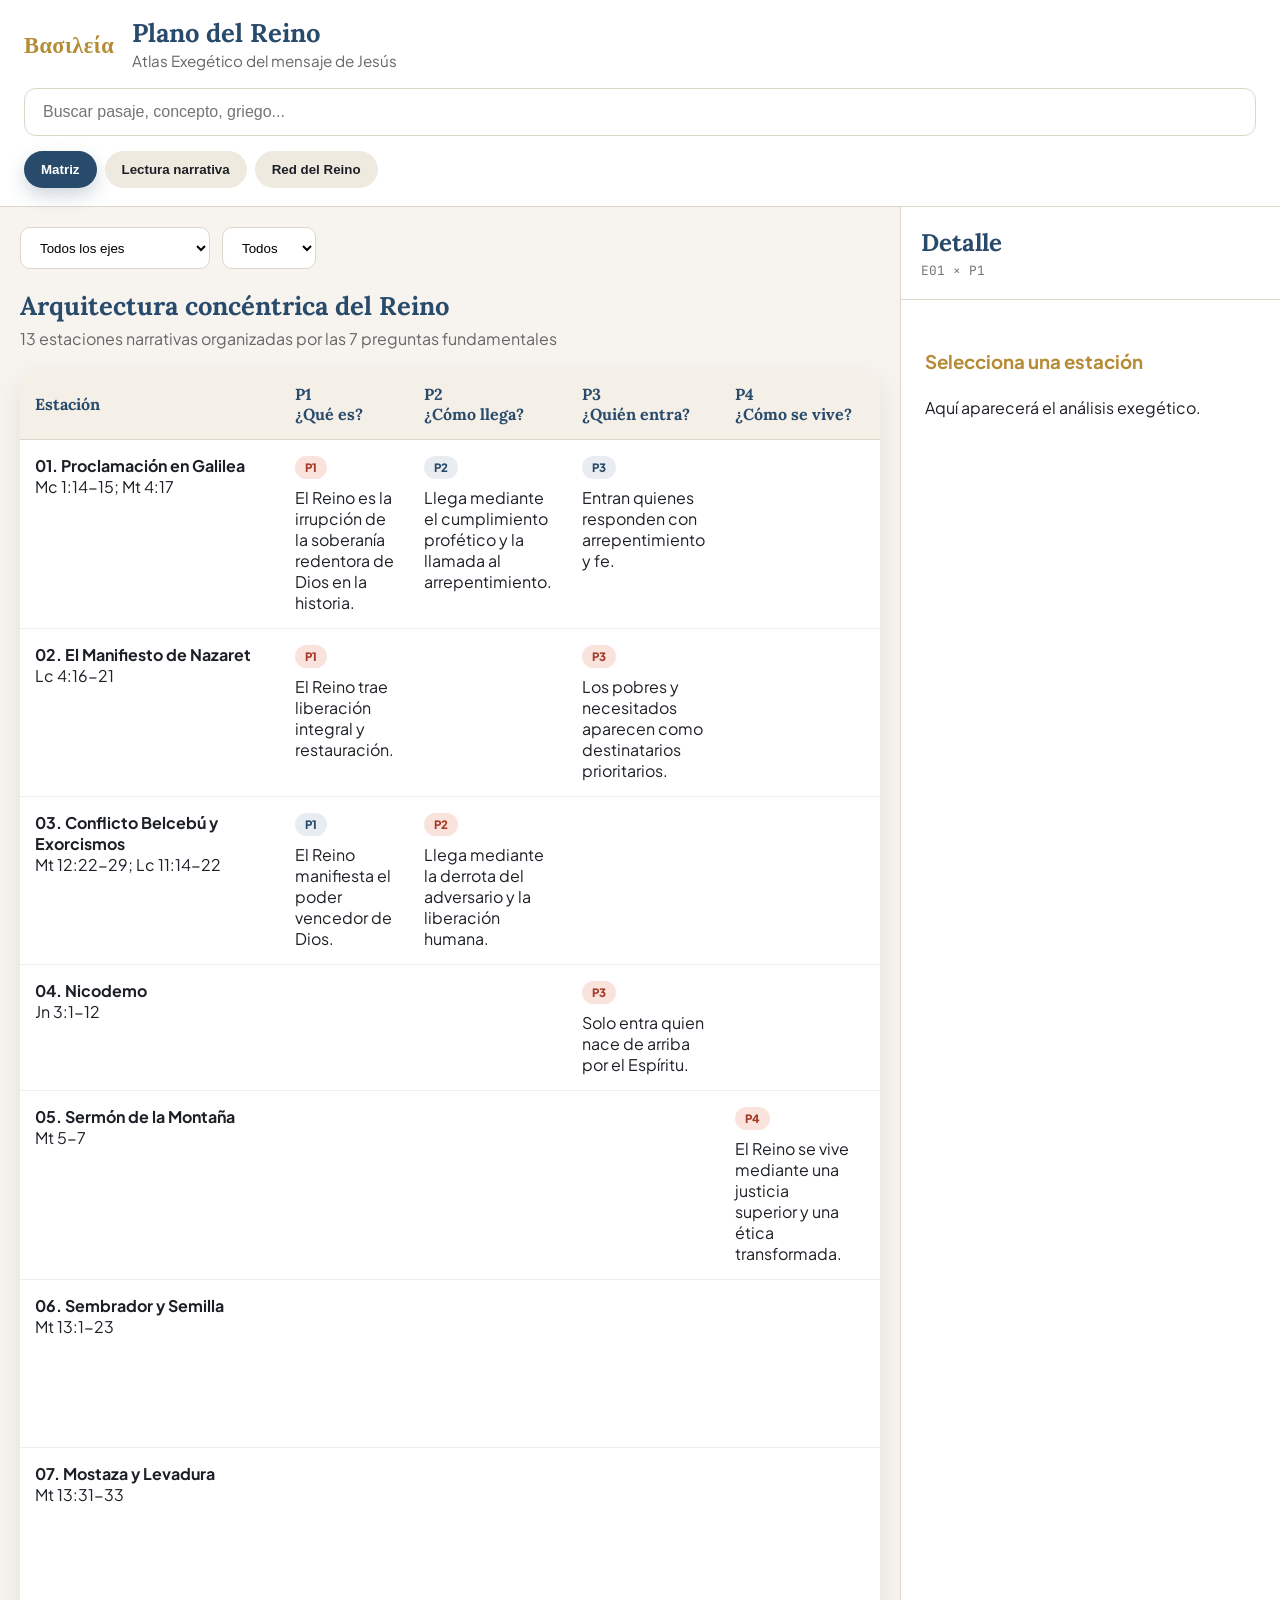
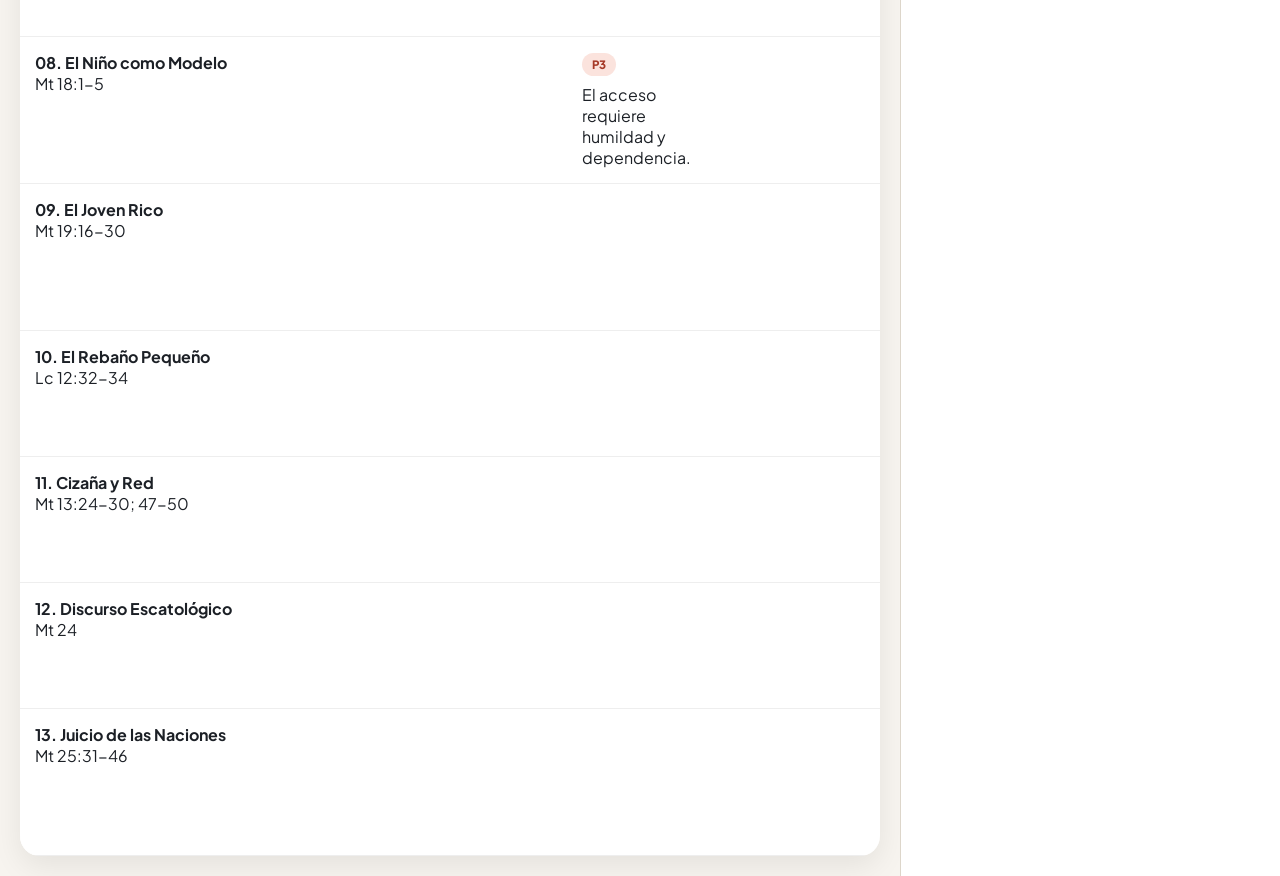
==== index (1).html @ 10b50849 "Add files via upload" ====
<!DOCTYPE html>
<html lang="es">
<head>
  <meta charset="UTF-8">
  <meta name="viewport" content="width=device-width, initial-scale=1.0">
  <title>Plano del Reino | Atlas Exegético</title>
  <link rel="stylesheet" href="styles.css">
  <link href="https://fonts.googleapis.com/css2?family=Lora:wght@500;600;700&family=Plus+Jakarta+Sans:wght@400;500;600;700&family=JetBrains+Mono:wght@400;500&display=swap" rel="stylesheet">
</head>
<body>
  <header class="topbar">
    <div class="brand">
      <div class="logo">Βασιλεία</div>
      <div>
        <h1>Plano del Reino</h1>
        <p>Atlas Exegético del mensaje de Jesús</p>
      </div>
    </div>

    <div class="search-container">
      <input id="searchInput" type="search" placeholder="Buscar pasaje, concepto, griego..." aria-label="Buscar">
    </div>

    <div class="view-switcher" role="tablist" aria-label="Cambiar vista principal">
      <button class="view-btn active" onclick="changeView('matrix', event)" data-view="matrix" aria-pressed="true">Matriz</button>
      <button class="view-btn" onclick="changeView('narrative', event)" data-view="narrative" aria-pressed="false">Lectura narrativa</button>
      <button class="view-btn" onclick="changeView('graph', event)" data-view="graph" aria-pressed="false">Red del Reino</button>
    </div>
  </header>

  <main class="workspace">
    <section class="main-area">
      <div class="filters">
        <select id="axisFilter" aria-label="Filtrar por eje">
          <option value="all">Todos los ejes</option>
          <option value="P1">P1 — ¿Qué es?</option>
          <option value="P2">P2 — ¿Cómo llega?</option>
          <option value="P3">P3 — ¿Quién entra?</option>
          <option value="P4">P4 — ¿Cómo se vive?</option>
          <option value="P5">P5 — ¿Cómo crece?</option>
          <option value="P6">P6 — ¿Qué promete?</option>
          <option value="P7">P7 — ¿Cómo culmina?</option>
        </select>

        <select id="typeFilter" aria-label="Filtrar por tipo">
          <option value="all">Todos</option>
          <option value="primary">Núcleo</option>
          <option value="secondary">Eje</option>
        </select>
      </div>

      <div class="section-header">
        <h2>Arquitectura concéntrica del Reino</h2>
        <p>13 estaciones narrativas organizadas por las 7 preguntas fundamentales</p>
      </div>

      <div class="matrix-container">
        <table>
          <thead>
            <tr>
              <th>Estación</th>
              <th>P1<br>¿Qué es?</th>
              <th>P2<br>¿Cómo llega?</th>
              <th>P3<br>¿Quién entra?</th>
              <th>P4<br>¿Cómo se vive?</th>
              <th>P5<br>¿Cómo crece?</th>
              <th>P6<br>¿Qué promete?</th>
              <th>P7<br>¿Cómo culmina?</th>
            </tr>
          </thead>
          <tbody id="matrixBody"></tbody>
        </table>
      </div>

      <div id="narrativeView" class="hidden"></div>

      <section id="networkView" class="hidden">
        <div class="network-toolbar" aria-label="Subvistas de la red">
          <button id="mapToggle" class="view-btn active" type="button" aria-pressed="true" onclick="toggleNetworkView('map', event)">Mapa</button>
          <button id="graphToggle" class="view-btn" type="button" aria-pressed="false" onclick="toggleNetworkView('graph', event)">Grafo</button>
        </div>

        <div id="mapView">
          <div class="kingdom-map">
            <div class="ring ring-7"><span>P7<br>Consumación</span></div>
            <div class="ring ring-6"><span>P6<br>Promesa</span></div>
            <div class="ring ring-5"><span>P5<br>Crecimiento</span></div>
            <div class="ring ring-4"><span>P4<br>Vida del Reino</span></div>
            <div class="ring ring-3"><span>P3<br>Entrada</span></div>
            <div class="ring ring-2"><span>P2<br>Llegada</span></div>
            <div class="ring ring-1"><span>P1<br>Naturaleza</span></div>

            <div class="center-core">
              <h2>Βασιλεία</h2>
              <p>Reino de Dios</p>
              <small>Centro integrador</small>
            </div>
          </div>

          <div id="mapStations"></div>
        </div>

        <div id="graphView" class="hidden">
          <div class="graph-container">
            <svg id="kingdomGraph" preserveAspectRatio="xMidYMid meet"></svg>
          </div>

          <div class="graph-info">
            <h2>Red conceptual del Reino</h2>
            <p>Las estaciones están conectadas según su relación teológica y narrativa.</p>
          </div>
        </div>
      </section>
    </section>

    <aside class="detail-panel">
      <div class="panel-header">
        <h2>Detalle</h2>
        <span>E01 × P1</span>
      </div>

      <div class="panel-content" id="detailContent">
        <h3>Selecciona una estación</h3>
        <p>Aquí aparecerá el análisis exegético.</p>
      </div>
    </aside>
  </main>

  <script src="app.js"></script>
</body>
</html>
---- styles.css ----
:root {
  --paper: #F7F4EF;
  --white: #FFFFFF;
  --ink: #1C2026;
  --blue: #294B6B;
  --gold: #B58B35;
  --red: #A63A28;
  --border: #DDD6CA;
  --soft: #EFEAE0;

  --shadow-sm: 0 4px 12px rgba(0, 0, 0, 0.06);
  --shadow-md: 0 10px 30px rgba(0, 0, 0, 0.08);
  --shadow-lg: 0 12px 40px rgba(0, 0, 0, 0.14);

  --radius-sm: 10px;
  --radius-md: 16px;
  --radius-lg: 20px;

  --header-height: 180px;
  --panel-width: 380px;
  --content-max: 1600px;
}

*,
*::before,
*::after {
  box-sizing: border-box;
}

html {
  color-scheme: light;
}

body {
  margin: 0;
  background: var(--paper);
  color: var(--ink);
  font-family: "Plus Jakarta Sans", sans-serif;
  min-height: 100vh;
  overflow-x: hidden;
}

/* HEADER */
.topbar {
  background: var(--white);
  border-bottom: 1px solid var(--border);
  padding: 18px 24px;
}

.brand {
  display: flex;
  align-items: center;
  gap: 18px;
  flex-wrap: wrap;
}

.logo {
  font-family: "Lora", serif;
  font-size: 1.4rem;
  color: var(--gold);
  font-weight: 700;
  letter-spacing: 0.02em;
}

.brand h1 {
  margin: 0;
  font-family: "Lora", serif;
  color: var(--blue);
  font-size: clamp(1.4rem, 2vw, 1.9rem);
  line-height: 1.15;
}

.brand p {
  margin: 4px 0 0;
  color: #666;
  font-size: 0.95rem;
}

.search-container {
  margin-top: 18px;
}

.search-container input {
  width: 100%;
  padding: 14px 18px;
  border-radius: 12px;
  border: 1px solid var(--border);
  background: var(--white);
  font-size: 1rem;
  outline: none;
}

.search-container input:focus {
  border-color: var(--blue);
  box-shadow: 0 0 0 3px rgba(41, 75, 107, 0.14);
}

.view-switcher,
.network-toolbar {
  display: flex;
  gap: 8px;
  margin-top: 15px;
  flex-wrap: wrap;
}

.view-btn {
  appearance: none;
  border: 1px solid transparent;
  background: var(--soft);
  color: var(--ink);
  padding: 10px 16px;
  border-radius: 999px;
  font-weight: 700;
  cursor: pointer;
  transition: transform 0.18s ease, background-color 0.18s ease, color 0.18s ease, box-shadow 0.18s ease, border-color 0.18s ease;
}

.view-btn:hover {
  transform: translateY(-1px);
}

.view-btn:focus-visible {
  outline: 3px solid rgba(41, 75, 107, 0.28);
  outline-offset: 2px;
}

.view-btn.active,
.view-btn[aria-pressed="true"] {
  background: var(--blue);
  color: var(--white);
  box-shadow: 0 8px 18px rgba(41, 75, 107, 0.22);
  border-color: rgba(41, 75, 107, 0.16);
}

/* LAYOUT */
.workspace {
  display: grid;
  grid-template-columns: minmax(0, 1fr) var(--panel-width);
  min-height: calc(100vh - var(--header-height));
}

.main-area {
  min-width: 0;
  padding: 20px;
  overflow: auto;
}

.section-header {
  margin-bottom: 20px;
}

.section-header h2 {
  margin: 0;
  font-family: "Lora", serif;
  color: var(--blue);
  font-size: clamp(1.3rem, 2vw, 1.7rem);
}

.section-header p {
  margin: 6px 0 0;
  color: #666;
}

/* FILTERS */
.filters {
  display: flex;
  gap: 12px;
  flex-wrap: wrap;
  margin-bottom: 20px;
}

.filters select {
  padding: 10px 15px;
  border-radius: 10px;
  border: 1px solid var(--border);
  background: var(--white);
  min-height: 42px;
}

/* MATRIX */
.matrix-container {
  background: var(--white);
  border-radius: var(--radius-lg);
  overflow: auto;
  box-shadow: var(--shadow-md);
  -webkit-overflow-scrolling: touch;
  max-width: 100%;
}

.matrix-container table {
  border-collapse: collapse;
  width: 100%;
  min-width: 1200px;
}

.matrix-container th {
  position: sticky;
  top: 0;
  z-index: 2;
  background: #F4EFE7;
  padding: 15px;
  font-family: "Lora", serif;
  color: var(--blue);
  border-bottom: 1px solid var(--border);
  text-align: left;
  white-space: nowrap;
}

.matrix-container td {
  padding: 15px;
  border-bottom: 1px solid #eee;
  vertical-align: top;
}

.matrix-container td:first-child {
  position: sticky;
  left: 0;
  z-index: 1;
  background: var(--white);
  min-width: 260px;
  box-shadow: 8px 0 14px rgba(0, 0, 0, 0.02);
}

.matrix-container tr:hover td {
  background: #FBF8F1;
}

.tag {
  display: inline-flex;
  align-items: center;
  justify-content: center;
  padding: 4px 10px;
  border-radius: 999px;
  font-size: 0.72rem;
  font-weight: 800;
  letter-spacing: 0.02em;
  margin-bottom: 8px;
}

.tag.primary {
  background: #FBE3DD;
  color: var(--red);
}

.tag.secondary {
  background: #E9EDF2;
  color: var(--blue);
}

/* NARRATIVE */
.hidden {
  display: none !important;
}

.narrative-card {
  background: var(--white);
  padding: 22px;
  border-radius: var(--radius-lg);
  margin-bottom: 18px;
  box-shadow: var(--shadow-md);
}

.narrative-card h3 {
  margin: 0 0 12px;
  font-family: "Lora", serif;
  color: var(--blue);
  line-height: 1.25;
}

/* NETWORK VIEWS */
#networkView {
  display: block;
}

#mapView,
#graphView {
  width: 100%;
}

.graph-info {
  margin-top: 16px;
  padding: 0 4px;
}

.graph-info h2 {
  margin: 0;
  font-family: "Lora", serif;
  color: var(--blue);
}

.graph-info p {
  margin: 8px 0 0;
  color: #666;
}

.kingdom-map {
  position: relative;
  width: min(650px, 100%);
  aspect-ratio: 1 / 1;
  margin: 24px auto;
}

.ring {
  position: absolute;
  inset: auto;
  border-radius: 50%;
  border: 1px solid var(--border);
  display: flex;
  align-items: flex-start;
  justify-content: center;
  padding-top: 18px;
  font-size: 0.85rem;
  text-align: center;
  color: var(--blue);
}

.ring span {
  background: var(--white);
  padding: 8px 14px;
  border-radius: 999px;
  box-shadow: var(--shadow-sm);
}

.ring-7 { width: 100%; height: 100%; left: 0; top: 0; }
.ring-6 { width: calc(100% - 100px); height: calc(100% - 100px); left: 50px; top: 50px; }
.ring-5 { width: calc(100% - 200px); height: calc(100% - 200px); left: 100px; top: 100px; }
.ring-4 { width: calc(100% - 300px); height: calc(100% - 300px); left: 150px; top: 150px; }
.ring-3 { width: calc(100% - 390px); height: calc(100% - 390px); left: 195px; top: 195px; }
.ring-2 { width: calc(100% - 470px); height: calc(100% - 470px); left: 235px; top: 235px; }
.ring-1 { width: calc(100% - 530px); height: calc(100% - 530px); left: 265px; top: 265px; }

.center-core {
  position: absolute;
  width: 90px;
  height: 90px;
  left: calc(50% - 45px);
  top: calc(50% - 45px);
  border-radius: 50%;
  background: var(--white);
  display: flex;
  flex-direction: column;
  align-items: center;
  justify-content: center;
  text-align: center;
  box-shadow: var(--shadow-lg);
  padding: 6px;
}

.center-core h2 {
  margin: 0;
  font-family: "Lora", serif;
  color: var(--gold);
  font-size: 1rem;
}

.center-core p {
  margin: 2px 0 0;
  font-size: 0.68rem;
}

.center-core small {
  margin-top: 2px;
  font-size: 0.62rem;
  color: #666;
}

.reference {
  font-family: "JetBrains Mono", monospace;
  background: #F4EFE7;
  padding: 10px;
  border-radius: 10px;
  margin: 15px 0;
  color: var(--blue);
}

.panel-content h2 {
  margin: 0 0 12px;
  font-family: "Lora", serif;
  color: var(--blue);
}

.panel-content h3 {
  margin-top: 22px;
  margin-bottom: 10px;
  color: var(--gold);
}

.panel-content ul {
  padding-left: 20px;
  line-height: 1.8;
}

.panel-content hr {
  border: none;
  border-top: 1px solid var(--border);
  margin: 20px 0;
}

/* SVG GRAPH */
.graph-container {
  height: 750px;
  position: relative;
  background: var(--white);
  border-radius: 20px;
  box-shadow: var(--shadow-md);
  overflow: hidden;
}

#kingdomGraph {
  width: 100%;
  height: 100%;
  display: block;
}

.node {
  cursor: pointer;
}

.node circle {
  fill: var(--white);
  stroke: var(--blue);
  stroke-width: 2;
}

.node text {
  font-family: "Plus Jakarta Sans", sans-serif;
  font-size: 13px;
  text-anchor: middle;
  pointer-events: none;
}

.center-node circle {
  stroke: var(--gold);
  stroke-width: 4;
}

.connection {
  stroke: #CCC;
  stroke-width: 1.5;
}

/* DETAIL PANEL */
.detail-panel {
  width: var(--panel-width);
  background: var(--white);
  border-left: 1px solid var(--border);
  display: flex;
  flex-direction: column;
  min-width: 0;
}

.panel-header {
  padding: 20px;
  border-bottom: 1px solid var(--border);
}

.panel-header h2 {
  margin: 0;
  font-family: "Lora", serif;
  color: var(--blue);
}

.panel-header span {
  font-family: "JetBrains Mono", monospace;
  font-size: 0.8rem;
  color: #777;
}

.panel-content {
  padding: 24px;
  line-height: 1.7;
  overflow: auto;
}

/* RESPONSIVE */
@media (max-width: 1200px) {
  .workspace {
    grid-template-columns: minmax(0, 1fr) 320px;
  }

  .matrix-container table {
    min-width: 1100px;
  }
}

@media (max-width: 900px) {
  .workspace {
    grid-template-columns: 1fr;
  }

  .detail-panel {
    display: none;
  }

  .main-area {
    padding: 14px;
  }

  .filters {
    gap: 10px;
  }

  .filters select {
    flex: 1 1 180px;
  }

  .graph-container {
    height: 420px;
  }

  .kingdom-map {
    width: 340px;
    transform: scale(0.58);
    transform-origin: top center;
    margin: 12px auto 0;
  }
}

@media (max-width: 640px) {
  .topbar {
    padding: 14px 16px;
  }

  .brand {
    gap: 10px;
  }

  .search-container {
    margin-top: 14px;
  }

  .view-switcher,
  .network-toolbar {
    gap: 6px;
  }

  .view-btn {
    padding: 9px 14px;
    font-size: 0.92rem;
  }

  .section-header h2 {
    font-size: 1.22rem;
  }

  .matrix-container {
    border-radius: 14px;
  }

  .matrix-container table {
    min-width: 980px;
  }

  .matrix-container td:first-child {
    min-width: 220px;
  }

  .graph-container {
    height: 360px;
  }

  .kingdom-map {
    width: 280px;
    transform: scale(0.5);
  }
}

@media (hover: none) {
  .view-btn:hover {
    transform: none;
  }
}
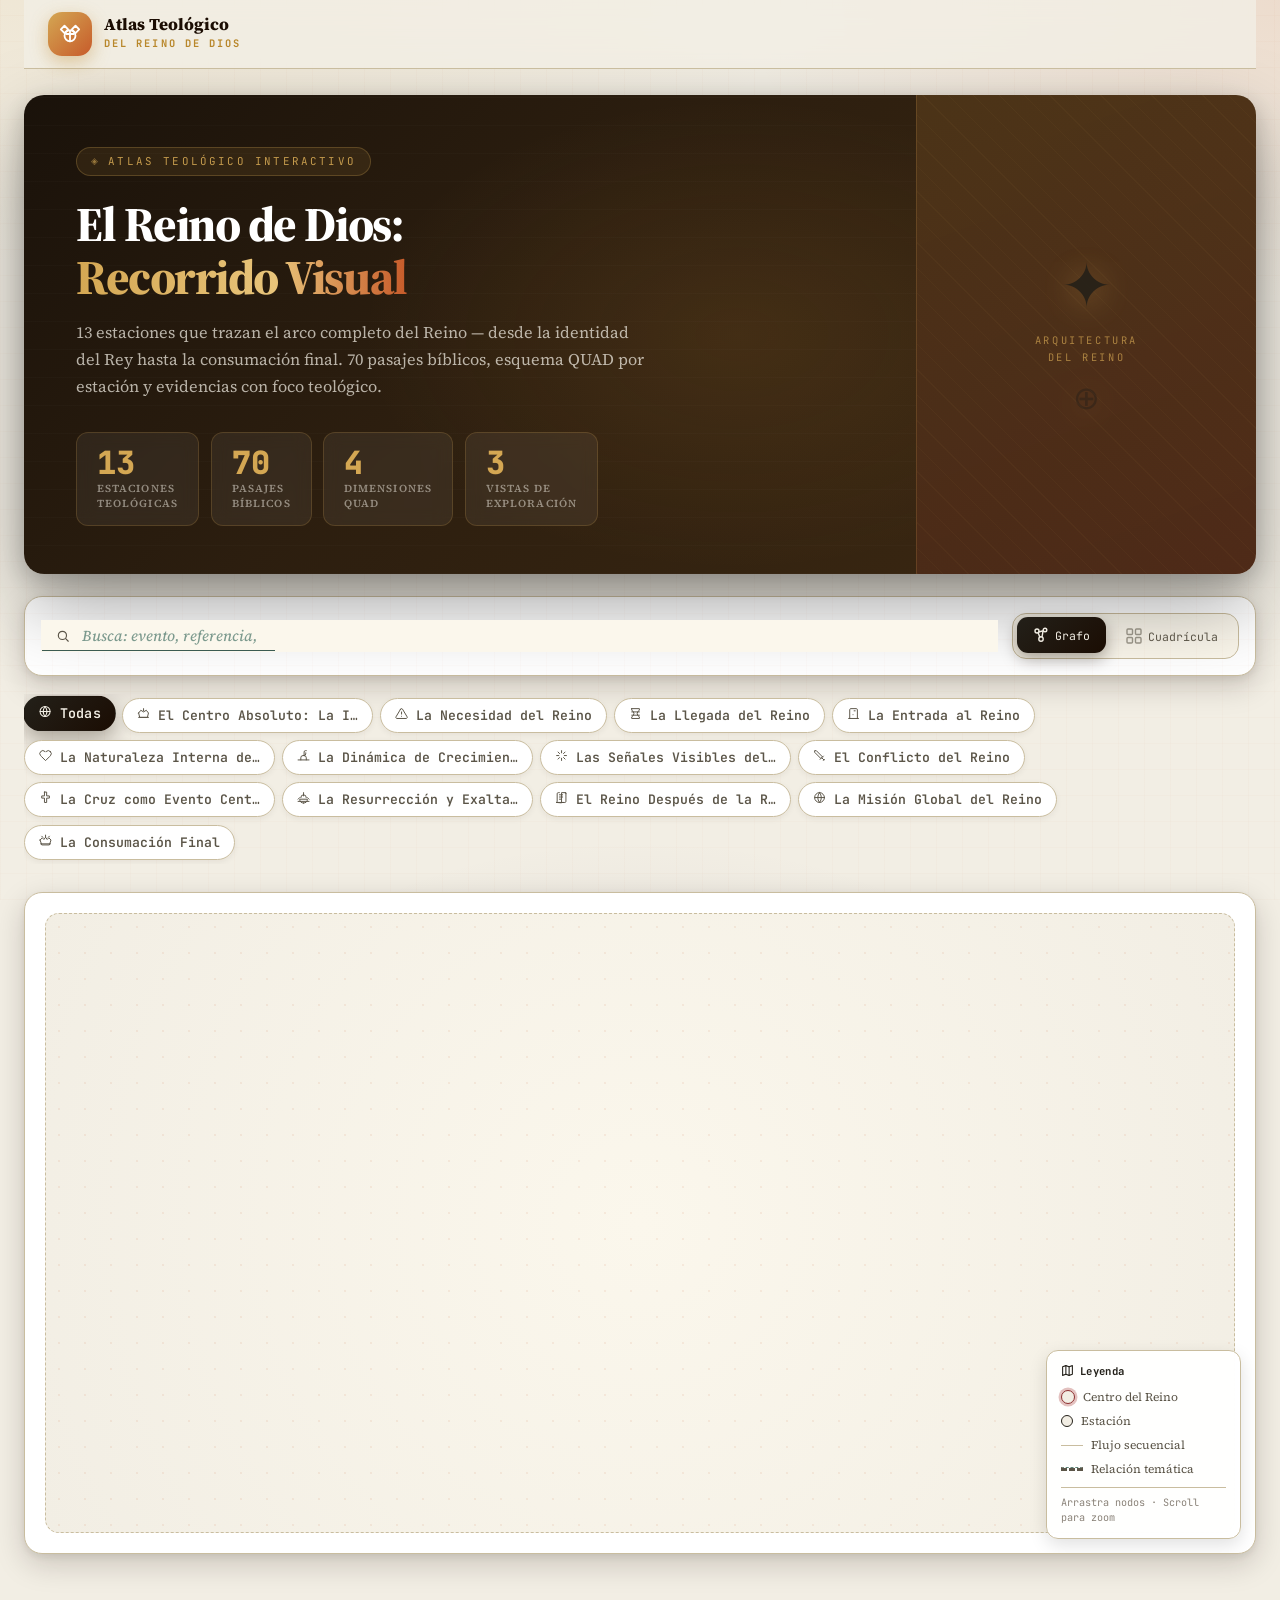
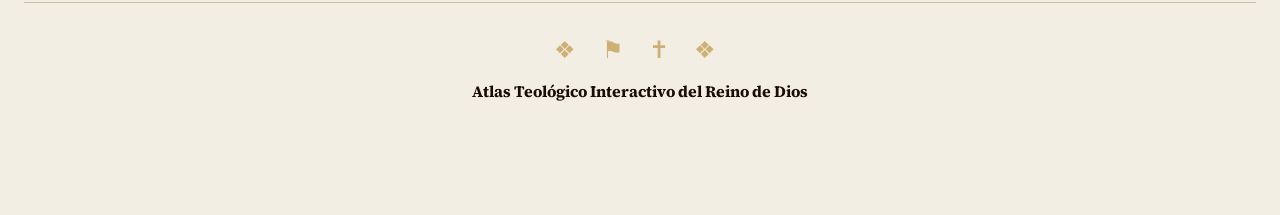
==== commit cdb02183: "Add files via upload" ====
--- a/index (1).html
+++ b/index (1).html
@@ -1,131 +1,347 @@
-<!DOCTYPE html>
+<!doctype html>
 <html lang="es">
-<head>
-  <meta charset="UTF-8">
-  <meta name="viewport" content="width=device-width, initial-scale=1.0">
-  <title>Plano del Reino | Atlas Exegético</title>
-  <link rel="stylesheet" href="styles.css">
-  <link href="https://fonts.googleapis.com/css2?family=Lora:wght@500;600;700&family=Plus+Jakarta+Sans:wght@400;500;600;700&family=JetBrains+Mono:wght@400;500&display=swap" rel="stylesheet">
-</head>
-<body>
-  <header class="topbar">
-    <div class="brand">
-      <div class="logo">Βασιλεία</div>
-      <div>
-        <h1>Plano del Reino</h1>
-        <p>Atlas Exegético del mensaje de Jesús</p>
-      </div>
+  <head>
+    <meta charset="UTF-8" />
+    <meta name="viewport" content="width=device-width, initial-scale=1.0" />
+    <title>El Reino de Dios — Atlas Teológico Interactivo</title>
+
+    <!--
+    ═══════════════════════════════════════════════════════════
+    DECISIÓN TÉCNICA — GRAFO: D3.js v7 (force-simulation + SVG)
+    ═══════════════════════════════════════════════════════════
+    1. Force simulation nativa: repulsión, resortes y centro
+       sin depender de librerías de grafos pesadas.
+    2. Render SVG: control total sobre curvas bezier,
+       filtros de tinta, texturas de papel y tipografía
+       dentro de cada nodo — imposible con Canvas puro
+       a este nivel de detalle editorial.
+    3. Peso: ~70kb gzipped, sin dependencias.
+    ═══════════════════════════════════════════════════════════
+  -->
+
+    <!-- Tipografía editorial -->
+    <link rel="preconnect" href="https://fonts.googleapis.com" />
+    <link rel="preconnect" href="https://fonts.gstatic.com" crossorigin />
+    <link
+      href="https://fonts.googleapis.com/css2?family=JetBrains+Mono:wght@400;700&family=Source+Serif+4:ital,opsz,wght@0,8..60,300;0,8..60,400;0,8..60,600;0,8..60,700;1,8..60,400&display=swap"
+      rel="stylesheet"
+    />
+
+    <!-- D3.js v7 — fuerza + SVG (CDN) -->
+    <script src="https://d3js.org/d3.v7.min.js"></script>
+
+    <link rel="stylesheet" href="style.css" />
+  </head>
+  <body>
+    <!-- ════════════ ENVOLVENTE PRINCIPAL v4.0 ════════════ -->
+    <div class="wrap app-shell">
+      <!-- ════════════ CABECERA FIJA v4.0 ════════════ -->
+      <header class="app-header">
+        <div class="app-header-inner wrap">
+          <div class="brand" id="brandHome" style="cursor:pointer">
+            <div class="brand-mark" aria-hidden="true">
+              <svg width="22" height="22" viewBox="0 0 24 24" fill="none" stroke="currentColor" stroke-width="2" stroke-linecap="round" stroke-linejoin="round"><path d="M2 7l4-4 4 4-4 4z"/><path d="M14 7l4-4 4 4-4 4z"/><circle cx="12" cy="14" r="6"/><path d="M12 8v12M8 12h8"/></svg>
+            </div>
+            <div>
+              <div class="brand-title">Atlas Teológico</div>
+              <div class="brand-sub">DEL REINO DE DIOS</div>
+            </div>
+          </div>
+        </div>
+      </header>
+
+      <!-- ════════════ INTRODUCCIÓN v4.0 — Canva Hero ════════════ -->
+      <section class="intro" aria-label="Introducción">
+        <!-- Left: main content -->
+        <div class="intro-content">
+          <span class="eyebrow">ATLAS TEOLÓGICO INTERACTIVO</span>
+          <h1>El Reino de Dios:<br><span class="hero-accent">Recorrido Visual</span></h1>
+          <p>
+            13 estaciones que trazan el arco completo del Reino — desde la identidad del Rey hasta la consumación final.
+            70 pasajes bíblicos, esquema QUAD por estación y evidencias con foco teológico.
+          </p>
+          <div class="stats-row" id="heroStats">
+            <div class="stat-pill">
+              <span class="stat-num">13</span>
+              <span class="stat-lbl">Estaciones<br>teológicas</span>
+            </div>
+            <div class="stat-pill">
+              <span class="stat-num">70</span>
+              <span class="stat-lbl">Pasajes<br>bíblicos</span>
+            </div>
+            <div class="stat-pill">
+              <span class="stat-num">4</span>
+              <span class="stat-lbl">Dimensiones<br>QUAD</span>
+            </div>
+            <div class="stat-pill">
+              <span class="stat-num">3</span>
+              <span class="stat-lbl">Vistas de<br>exploración</span>
+            </div>
+          </div>
+        </div>
+        <!-- Right: decorative accent -->
+        <div class="intro-accent" aria-hidden="true">
+          <div class="intro-accent-glyph">✦</div>
+          <div class="intro-accent-label">ARQUITECTURA<br>DEL REINO</div>
+          <div class="intro-accent-glyph" style="font-size:2em;opacity:0.4;">⊕</div>
+        </div>
+      </section>
+
+      <!-- ════════════ BARRA DE HERRAMIENTAS v4.0 ════════════ -->
+      <nav class="toolbar" aria-label="Herramientas de navegación">
+        <div class="search-wrap" style="position:relative;flex:1;min-width:240px;">
+          <span class="search-icon" aria-hidden="true" style="position:absolute;left:14px;top:50%;transform:translateY(-50%);color:var(--tinta-dim);pointer-events:none;display:inline-flex;"><svg width="14" height="14" viewBox="0 0 24 24" fill="none" stroke="currentColor" stroke-width="2" stroke-linecap="round" stroke-linejoin="round"><circle cx="11" cy="11" r="7"/><path d="M21 21l-4.35-4.35"/></svg></span>
+          <input
+            type="search"
+            id="freeSearch"
+            placeholder="Busca: evento, referencia, concepto, foco…"
+            autocomplete="off"
+            spellcheck="false"
+            aria-label="Buscar en el atlas"
+            style="padding-left:40px;"
+          />
+          <button class="clear-btn" id="clearBtn" type="button" style="position:absolute;right:10px;top:50%;transform:translateY(-50%);border:none;background:transparent;color:var(--tinta-dim);font-weight:700;cursor:pointer;opacity:0;pointer-events:none;transition:all .2s;">✕</button>
+          <span class="count-badge" id="resultHint" style="position:absolute;right:44px;top:50%;transform:translateY(-50%);font-size:.72em;padding:2px 8px;border-radius:100px;opacity:0;pointer-events:none;"></span>
+        </div>
+
+        <!-- Toggle grafo / cuadrícula -->
+        <div
+          class="view-toggle"
+          role="tablist"
+          aria-label="Vista de navegación"
+        >
+          <button
+            class="toggle-btn active"
+            id="toggleGraph"
+            role="tab"
+            aria-selected="true"
+            aria-controls="graphView"
+            data-view="graph"
+            type="button"
+          >
+            <svg
+              width="16"
+              height="16"
+              viewBox="0 0 16 16"
+              fill="none"
+              stroke="currentColor"
+              stroke-width="1.4"
+            >
+              <circle cx="4" cy="4" r="2" />
+              <circle cx="12" cy="3" r="1.8" />
+              <circle cx="8" cy="12" r="2.2" />
+              <line x1="5.5" y1="5" x2="10.5" y2="3.8" />
+              <line x1="5" y1="5.5" x2="7" y2="10.5" />
+              <line x1="10" y1="4.2" x2="9" y2="10.2" />
+            </svg>
+            Grafo
+          </button>
+          <button
+            class="toggle-btn"
+            id="toggleGrid"
+            role="tab"
+            aria-selected="false"
+            aria-controls="stationsGrid"
+            data-view="grid"
+            type="button"
+          >
+            <svg
+              width="16"
+              height="16"
+              viewBox="0 0 16 16"
+              fill="none"
+              stroke="currentColor"
+              stroke-width="1.4"
+            >
+              <rect x="1" y="1" width="5.5" height="5.5" rx="1" />
+              <rect x="9.5" y="1" width="5.5" height="5.5" rx="1" />
+              <rect x="1" y="9.5" width="5.5" height="5.5" rx="1" />
+              <rect x="9.5" y="9.5" width="5.5" height="5.5" rx="1" />
+            </svg>
+            Cuadrícula
+          </button>
+        </div>
+      </nav>
+
+      <!-- ════════════ CHIPS DE PREGUNTAS v4.0 ════════════ -->
+      <div
+        class="chip-row"
+        id="chipRow"
+        role="list"
+        aria-label="Filtros por estación"
+      ></div>
+
+      <!-- ════════════ ÁREA DE CONTENIDO PRINCIPAL ════════════ -->
+      <main class="content-area">
+        <!-- Vista de grafo -->
+        <section
+          class="graph-view active"
+          id="graphView"
+          role="tabpanel"
+          aria-label="Mapa de estaciones"
+        >
+          <div class="graph-viewport" id="graphViewport">
+            <div class="graph-surface" id="graphSurface"></div>
+          </div>
+
+          <aside
+            class="graph-legend"
+            id="graphLegend"
+            aria-label="Leyenda del grafo"
+          >
+            <div class="legend-title"><svg width="13" height="13" viewBox="0 0 24 24" fill="none" stroke="currentColor" stroke-width="2" stroke-linecap="round" stroke-linejoin="round" style="margin-right:6px;vertical-align:-2px;"><path d="M9 3 3 5v16l6-2 6 2 6-2V3l-6 2-6-2z"/><path d="M9 3v16"/><path d="M15 5v16"/></svg>Leyenda</div>
+            <div class="legend-item">
+              <span class="legend-node legend-node--center"></span>
+              <span>Centro del Reino</span>
+            </div>
+            <div class="legend-item">
+              <span class="legend-node legend-node--station"></span>
+              <span>Estación</span>
+            </div>
+            <div class="legend-item">
+              <span class="legend-line legend-line--seq"></span>
+              <span>Flujo secuencial</span>
+            </div>
+            <div class="legend-item">
+              <span class="legend-line legend-line--cross"></span>
+              <span>Relación temática</span>
+            </div>
+            <div class="legend-hint">
+              Arrastra nodos · Scroll para zoom
+            </div>
+          </aside>
+
+          <div
+            class="graph-tooltip"
+            id="graphTooltip"
+            role="tooltip"
+            aria-hidden="true"
+          ></div>
+        </section>
+
+        <!-- Vista de cuadrícula -->
+        <section
+          class="stations-grid"
+          id="stationsGrid"
+          role="tabpanel"
+          aria-label="Cuadrícula de estaciones"
+        ></section>
+      </main>
+
+      <!-- ════════════ VISTA DE DETALLE v4.0 ════════════ -->
+      <section class="page-view" id="pageView" aria-label="Detalle de estación">
+        <!-- Barra de navegación superior -->
+        <nav
+          class="page-nav"
+          id="pageNav"
+          aria-label="Navegación entre estaciones"
+        >
+          <button class="back-btn" id="pageBackBtn" type="button">
+            ← Volver al atlas
+          </button>
+          <span class="pos" id="pagePos"></span>
+          <div class="nav-btns">
+            <button id="pagePrevBtn" type="button">← Anterior</button>
+            <button id="pageNextBtn" type="button">Siguiente →</button>
+          </div>
+        </nav>
+
+        <!-- Encabezado premium -->
+        <div class="page-header" id="pageHeader">
+          <div class="page-eyebrow">◈ ESTACIÓN TEOLÓGICA</div>
+          <h2 class="page-title" id="pageTitle"></h2>
+          <div class="page-question" id="pageQuestion"></div>
+        </div>
+
+        <!-- Solapas -->
+        <div
+          class="detail-tabs"
+          role="tablist"
+          aria-label="Secciones de la estación"
+        >
+          <button
+            class="detail-tab active"
+            role="tab"
+            aria-selected="true"
+            aria-controls="tabSynthesis"
+            id="tabBtnSynthesis"
+            data-tab="synthesis"
+            type="button"
+          >
+            <span class="tab-marker"></span>
+            <svg width="15" height="15" viewBox="0 0 24 24" fill="none" stroke="currentColor" stroke-width="1.8" stroke-linecap="round" stroke-linejoin="round" aria-hidden="true"><path d="M4 19.5A2.5 2.5 0 0 1 6.5 17H20"/><path d="M6.5 2H20v20H6.5A2.5 2.5 0 0 1 4 19.5v-15A2.5 2.5 0 0 1 6.5 2z"/></svg>
+            Síntesis
+          </button>
+          <button
+            class="detail-tab"
+            role="tab"
+            aria-selected="false"
+            aria-controls="tabTheology"
+            id="tabBtnTheology"
+            data-tab="theology"
+            type="button"
+          >
+            <span class="tab-marker"></span>
+            <svg width="15" height="15" viewBox="0 0 24 24" fill="none" stroke="currentColor" stroke-width="1.8" stroke-linecap="round" stroke-linejoin="round" aria-hidden="true"><rect x="3" y="3" width="7" height="7" rx="1"/><rect x="14" y="3" width="7" height="7" rx="1"/><rect x="3" y="14" width="7" height="7" rx="1"/><rect x="14" y="14" width="7" height="7" rx="1"/></svg>
+            Teología QUAD
+          </button>
+          <button
+            class="detail-tab"
+            role="tab"
+            aria-selected="false"
+            aria-controls="tabEvidences"
+            id="tabBtnEvidences"
+            data-tab="evidences"
+            type="button"
+          >
+            <span class="tab-marker"></span>
+            <svg width="15" height="15" viewBox="0 0 24 24" fill="none" stroke="currentColor" stroke-width="1.8" stroke-linecap="round" stroke-linejoin="round" aria-hidden="true"><path d="M12 20h9"/><path d="M16.5 3.5a2.121 2.121 0 0 1 3 3L7 19l-4 1 1-4L16.5 3.5z"/></svg>
+            Evidencias Bíblicas
+          </button>
+        </div>
+
+        <!-- Paneles -->
+        <div class="detail-panels" id="detailPanels">
+          <article
+            class="detail-panel active"
+            id="tabSynthesis"
+            role="tabpanel"
+            aria-labelledby="tabBtnSynthesis"
+            data-tab="synthesis"
+          >
+            <div class="page-prose" id="synthesisContent"></div>
+          </article>
+
+          <article
+            class="detail-panel"
+            id="tabTheology"
+            role="tabpanel"
+            aria-labelledby="tabBtnTheology"
+            data-tab="theology"
+          >
+            <div id="theologyContent"></div>
+          </article>
+
+          <article
+            class="detail-panel"
+            id="tabEvidences"
+            role="tabpanel"
+            aria-labelledby="tabBtnEvidences"
+            data-tab="evidences"
+          >
+            <div id="evidencesContent"></div>
+          </article>
+        </div>
+      </section>
+
+      <!-- ════════════ FOOTER ════════════ -->
+      <footer class="app-footer" role="contentinfo">
+        <div class="foot-glyphs" aria-hidden="true">❖ ⚑ ✝ ❖</div>
+        <p class="foot-main">Atlas Teológico Interactivo del Reino de Dios</p>
+      </footer>
     </div>
-
-    <div class="search-container">
-      <input id="searchInput" type="search" placeholder="Buscar pasaje, concepto, griego..." aria-label="Buscar">
-    </div>
-
-    <div class="view-switcher" role="tablist" aria-label="Cambiar vista principal">
-      <button class="view-btn active" onclick="changeView('matrix', event)" data-view="matrix" aria-pressed="true">Matriz</button>
-      <button class="view-btn" onclick="changeView('narrative', event)" data-view="narrative" aria-pressed="false">Lectura narrativa</button>
-      <button class="view-btn" onclick="changeView('graph', event)" data-view="graph" aria-pressed="false">Red del Reino</button>
-    </div>
-  </header>
-
-  <main class="workspace">
-    <section class="main-area">
-      <div class="filters">
-        <select id="axisFilter" aria-label="Filtrar por eje">
-          <option value="all">Todos los ejes</option>
-          <option value="P1">P1 — ¿Qué es?</option>
-          <option value="P2">P2 — ¿Cómo llega?</option>
-          <option value="P3">P3 — ¿Quién entra?</option>
-          <option value="P4">P4 — ¿Cómo se vive?</option>
-          <option value="P5">P5 — ¿Cómo crece?</option>
-          <option value="P6">P6 — ¿Qué promete?</option>
-          <option value="P7">P7 — ¿Cómo culmina?</option>
-        </select>
-
-        <select id="typeFilter" aria-label="Filtrar por tipo">
-          <option value="all">Todos</option>
-          <option value="primary">Núcleo</option>
-          <option value="secondary">Eje</option>
-        </select>
-      </div>
-
-      <div class="section-header">
-        <h2>Arquitectura concéntrica del Reino</h2>
-        <p>13 estaciones narrativas organizadas por las 7 preguntas fundamentales</p>
-      </div>
-
-      <div class="matrix-container">
-        <table>
-          <thead>
-            <tr>
-              <th>Estación</th>
-              <th>P1<br>¿Qué es?</th>
-              <th>P2<br>¿Cómo llega?</th>
-              <th>P3<br>¿Quién entra?</th>
-              <th>P4<br>¿Cómo se vive?</th>
-              <th>P5<br>¿Cómo crece?</th>
-              <th>P6<br>¿Qué promete?</th>
-              <th>P7<br>¿Cómo culmina?</th>
-            </tr>
-          </thead>
-          <tbody id="matrixBody"></tbody>
-        </table>
-      </div>
-
-      <div id="narrativeView" class="hidden"></div>
-
-      <section id="networkView" class="hidden">
-        <div class="network-toolbar" aria-label="Subvistas de la red">
-          <button id="mapToggle" class="view-btn active" type="button" aria-pressed="true" onclick="toggleNetworkView('map', event)">Mapa</button>
-          <button id="graphToggle" class="view-btn" type="button" aria-pressed="false" onclick="toggleNetworkView('graph', event)">Grafo</button>
-        </div>
-
-        <div id="mapView">
-          <div class="kingdom-map">
-            <div class="ring ring-7"><span>P7<br>Consumación</span></div>
-            <div class="ring ring-6"><span>P6<br>Promesa</span></div>
-            <div class="ring ring-5"><span>P5<br>Crecimiento</span></div>
-            <div class="ring ring-4"><span>P4<br>Vida del Reino</span></div>
-            <div class="ring ring-3"><span>P3<br>Entrada</span></div>
-            <div class="ring ring-2"><span>P2<br>Llegada</span></div>
-            <div class="ring ring-1"><span>P1<br>Naturaleza</span></div>
-
-            <div class="center-core">
-              <h2>Βασιλεία</h2>
-              <p>Reino de Dios</p>
-              <small>Centro integrador</small>
-            </div>
-          </div>
-
-          <div id="mapStations"></div>
-        </div>
-
-        <div id="graphView" class="hidden">
-          <div class="graph-container">
-            <svg id="kingdomGraph" preserveAspectRatio="xMidYMid meet"></svg>
-          </div>
-
-          <div class="graph-info">
-            <h2>Red conceptual del Reino</h2>
-            <p>Las estaciones están conectadas según su relación teológica y narrativa.</p>
-          </div>
-        </div>
-      </section>
-    </section>
-
-    <aside class="detail-panel">
-      <div class="panel-header">
-        <h2>Detalle</h2>
-        <span>E01 × P1</span>
-      </div>
-
-      <div class="panel-content" id="detailContent">
-        <h3>Selecciona una estación</h3>
-        <p>Aquí aparecerá el análisis exegético.</p>
-      </div>
-    </aside>
-  </main>
-
-  <script src="app.js"></script>
-</body>
-</html>+    <!-- /.wrap -->
+
+    <script src="app.js"></script>
+  </body>
+</html>
--- a/style.css
+++ b/style.css
@@ -0,0 +1,2932 @@
+/* ═══════════════════════════════════════════════════════════════
+   EL REINO DE DIOS — Atlas Teológico Interactivo
+   Paleta: papel, tinta, sello bermellón, glosa, foco ámbar
+   ═══════════════════════════════════════════════════════════════ */
+
+/* ─── Variables de diseño ─── */
+:root {
+  /* Papel (fondos) */
+  --papel: #F2EEE4;
+  --papel-2: #EAE4D4;
+  --papel-3: #E2D9C8;
+  --vitela: #D8CFB8;
+  --vitela-line: #c9bd9f;
+
+  /* Tintas (texto) */
+  --tinta: #232019;
+  --tinta-dim: #5b5548;
+  --tinta-faint: #8a8278;
+
+  /* Acentos */
+  --sello: #8B2E2E;
+  --sello-soft: #b9645f;
+  --glosa: #3B5B52;
+  --glosa-soft: #5d8377;
+  --foco: #C98A3A;
+  --foco-soft: #e8c893;
+
+  /* Sombras */
+  --shadow-sm: 0 2px 8px rgba(35,32,25,.08);
+  --shadow-md: 0 8px 24px rgba(35,32,25,.12);
+  --shadow-lg: 0 12px 34px rgba(35,32,25,.14);
+  --shadow-node: 0 3px 10px rgba(35,32,25,.15);
+
+  /* Tipografía */
+  --font-serif: 'Source Serif 4', Georgia, 'Times New Roman', serif;
+  --font-mono: 'JetBrains Mono', 'Fira Code', 'Consolas', monospace;
+
+  /* Espaciado */
+  --radius-sm: 4px;
+  --radius-md: 6px;
+  --radius-lg: 10px;
+
+  /* Transiciones */
+  --ease-out: cubic-bezier(.22,.61,.36,1);
+  --ease-in-out: cubic-bezier(.65,0,.35,1);
+  --dur-fast: .18s;
+  --dur-med: .35s;
+  --dur-slow: .55s;
+
+  /* Grafo */
+  --node-r: 28;
+  --node-center-r: 40;
+  --link-seq: 1.8;
+  --link-cross: 1.2;
+}
+
+
+/* ─── Reset y base ─── */
+*, *::before, *::after { box-sizing: border-box; margin: 0; padding: 0; }
+
+html {
+  scroll-behavior: smooth;
+  -webkit-font-smoothing: antialiased;
+  -moz-osx-font-smoothing: grayscale;
+}
+
+body {
+  background:
+    repeating-linear-gradient(0deg, rgba(35,32,25,.015) 0px, rgba(35,32,25,.015) 1px, transparent 1px, transparent 26px),
+    var(--papel);
+  color: var(--tinta);
+  font-family: var(--font-serif);
+  font-size: 16px;
+  line-height: 1.6;
+  min-height: 100vh;
+  padding-bottom: 70px;
+  overflow-x: hidden;
+}
+
+.wrap { max-width: 1280px; margin: 0 auto; padding: 0 24px; }
+
+
+/* ─── Scrollbar ─── */
+::-webkit-scrollbar { width: 9px; height: 9px; }
+::-webkit-scrollbar-thumb { background: var(--vitela-line); border-radius: 8px; }
+::-webkit-scrollbar-track { background: var(--papel-2); }
+
+
+/* ═══════════════════════════════════════════════════════════════
+   HEADER
+   ═══════════════════════════════════════════════════════════════ */
+.topbar { border-bottom: 2px solid var(--tinta); padding: 22px 0 16px; }
+.title-block h1 { font-size: 1.45em; font-weight: 700; letter-spacing: .2px; }
+.title-block p { font-size: .85em; color: var(--tinta-dim); font-style: italic; margin-top: 3px; }
+
+
+/* ═══════════════════════════════════════════════════════════════
+   INTRO
+   ═══════════════════════════════════════════════════════════════ */
+.intro {
+  /* Layout + collapse transition — overridden by hero block below */
+  margin: 26px auto 22px;
+  transition: opacity var(--dur-med) var(--ease-out), transform var(--dur-med) var(--ease-out), max-height var(--dur-med) var(--ease-out), margin var(--dur-med) var(--ease-out);
+  max-height: 1200px; overflow: hidden;
+}
+.intro.hidden-by-page {
+  opacity: 0; transform: translateY(-8px); pointer-events: none;
+  max-height: 0; margin: 0;
+}
+.eyebrow {
+  font-family: var(--font-mono); font-size: .68em; letter-spacing: 2px;
+  text-transform: uppercase; color: var(--glosa); display: block; margin-bottom: 7px;
+}
+
+
+/* ═══════════════════════════════════════════════════════════════
+   TOOLBAR
+   ═══════════════════════════════════════════════════════════════ */
+.toolbar {
+  display: flex; gap: 14px; align-items: center; flex-wrap: wrap;
+  margin-bottom: 18px; padding: 13px 16px;
+  background: var(--papel-2); border: 1px solid var(--vitela-line);
+  border-radius: var(--radius-md);
+  transition: opacity var(--dur-med) var(--ease-out), transform var(--dur-med) var(--ease-out), max-height var(--dur-med) var(--ease-out), margin var(--dur-med) var(--ease-out), padding var(--dur-med) var(--ease-out);
+  max-height: 120px; overflow: hidden;
+}
+.toolbar.hidden-by-page {
+  opacity: 0; transform: translateY(-8px); pointer-events: none;
+  max-height: 0; margin: 0; padding: 0;
+}
+.toolbar label {
+  font-size: .78em; color: var(--tinta-dim);
+  font-family: var(--font-mono); letter-spacing: .4px;
+}
+.toolbar input[type="search"] {
+  font-family: var(--font-serif); font-style: italic; font-size: .95em;
+  border: none; border-bottom: 1.5px solid var(--glosa);
+  background: transparent; color: var(--glosa);
+  padding: 4px 2px; flex: 1; min-width: 180px; outline: none;
+  transition: border-color var(--dur-fast);
+}
+.toolbar input[type="search"]::placeholder { color: var(--glosa-soft); opacity: .8; }
+.toolbar input[type="search"]:focus { border-color: var(--foco); }
+
+.clear-btn {
+  font-family: var(--font-mono); font-size: .72em; color: var(--tinta-dim);
+  background: transparent; border: 1px solid var(--vitela-line);
+  padding: 6px 13px; border-radius: 14px; cursor: pointer; white-space: nowrap;
+  transition: all var(--dur-fast);
+}
+.clear-btn:hover { border-color: var(--tinta); color: var(--tinta); }
+.toolbar .hint { font-size: .8em; color: var(--glosa); font-style: italic; white-space: nowrap; }
+
+/* ─── Toggle grafo / cuadrícula ─── */
+.view-toggle {
+  display: flex; gap: 4px; margin-left: auto;
+  background: var(--papel); border: 1px solid var(--vitela-line);
+  border-radius: var(--radius-sm); padding: 3px;
+}
+.toggle-btn {
+  font-family: var(--font-mono); font-size: .72em; color: var(--tinta-dim);
+  background: transparent; border: none; padding: 6px 12px;
+  border-radius: 3px; cursor: pointer; display: flex;
+  align-items: center; gap: 6px; transition: all var(--dur-fast); white-space: nowrap;
+}
+.toggle-btn svg { flex-shrink: 0; opacity: .6; transition: opacity var(--dur-fast); }
+.toggle-btn:hover { color: var(--tinta); }
+.toggle-btn:hover svg { opacity: 1; }
+.toggle-btn.active { background: var(--tinta); color: var(--papel); }
+.toggle-btn.active svg { opacity: 1; stroke: var(--papel); }
+
+
+/* ═══════════════════════════════════════════════════════════════
+   CHIPS
+   ═══════════════════════════════════════════════════════════════ */
+.chip-row {
+  display: flex; flex-wrap: wrap; gap: 7px; margin-bottom: 28px;
+  transition: opacity var(--dur-med) var(--ease-out), transform var(--dur-med) var(--ease-out), max-height var(--dur-med) var(--ease-out), margin var(--dur-med) var(--ease-out);
+  max-height: 300px; overflow: hidden;
+}
+.chip-row.hidden-by-page {
+  opacity: 0; transform: translateY(-8px); pointer-events: none;
+  max-height: 0; margin: 0;
+}
+.chip {
+  font-family: var(--font-mono); font-size: .72em; color: var(--tinta-dim);
+  background: var(--papel-2); border: 1px solid var(--vitela-line);
+  padding: 7px 13px; border-radius: 20px; cursor: pointer;
+  transition: all var(--dur-fast);
+}
+.chip:hover { border-color: var(--glosa); color: var(--glosa); }
+.chip.active { background: var(--tinta); color: var(--papel); border-color: var(--tinta); }
+
+
+/* ═══════════════════════════════════════════════════════════════
+   ÁREA DE CONTENIDO PRINCIPAL
+   ═══════════════════════════════════════════════════════════════ */
+.content-area { position: relative; min-height: 500px; }
+
+
+/* ═══════════════════════════════════════════════════════════════
+   VISTA DE GRAFO
+   ═══════════════════════════════════════════════════════════════ */
+.graph-view { display: none; position: relative; }
+.graph-view.active { display: block; animation: fade-in var(--dur-med) var(--ease-out); }
+
+.graph-viewport {
+  position: relative; width: 100%; height: 620px; overflow: hidden;
+  border: 1.5px solid var(--tinta); border-radius: var(--radius-md);
+  background:
+    radial-gradient(circle at 50% 42%, rgba(201,138,58,.035) 0%, transparent 55%),
+    repeating-linear-gradient(0deg, rgba(35,32,25,.006) 0px, rgba(35,32,25,.006) 1px, transparent 1px, transparent 24px),
+    repeating-linear-gradient(90deg, rgba(35,32,25,.006) 0px, rgba(35,32,25,.006) 1px, transparent 1px, transparent 24px),
+    var(--papel-2);
+  cursor: grab; user-select: none; -webkit-user-select: none;
+}
+.graph-viewport:active { cursor: grabbing; }
+
+.graph-surface {
+  position: absolute; top: 0; left: 0;
+  width: 0; height: 0; transform-origin: 0 0;
+}
+.graph-surface svg { overflow: visible; }
+
+/* ─── Enlaces ─── */
+.graph-link {
+  fill: none; stroke: var(--vitela-line); stroke-linecap: round;
+  transition: stroke var(--dur-fast), stroke-width var(--dur-fast), opacity var(--dur-fast);
+}
+.graph-link--seq { stroke: var(--vitela-line); stroke-width: var(--link-seq); }
+.graph-link--cross {
+  stroke: var(--glosa-soft); stroke-width: var(--link-cross);
+  stroke-dasharray: 6 4; opacity: .45;
+}
+.graph-link.highlighted { stroke: var(--foco); stroke-width: 3; opacity: 1; }
+.graph-link.dimmed { opacity: .08; }
+
+/* ─── Nodos ─── */
+.graph-node { cursor: pointer; transition: opacity var(--dur-fast); }
+.graph-node-icon { color: var(--tinta-dim); pointer-events: none; }
+.graph-node-icon svg { overflow: visible; }
+.graph-node.dimmed { opacity: .15; }
+
+.graph-node-circle {
+  fill: var(--papel); stroke: var(--tinta); stroke-width: 2;
+  transition: fill var(--dur-fast), stroke var(--dur-fast), stroke-width var(--dur-fast), filter var(--dur-fast);
+}
+.graph-node:hover .graph-node-circle {
+  fill: var(--papel-2); stroke-width: 2.5;
+  filter: drop-shadow(0 3px 8px rgba(35,32,25,.18));
+}
+
+/* Centro */
+.graph-node--center .graph-node-circle {
+  fill: var(--papel); stroke: var(--sello); stroke-width: 2.5;
+}
+.graph-node--center:hover .graph-node-circle {
+  fill: var(--papel-2); stroke-width: 3;
+  filter: drop-shadow(0 4px 12px rgba(139,46,46,.2));
+}
+
+/* Anillo pulsante */
+.graph-node-ring {
+  fill: none; stroke: var(--sello-soft); stroke-width: 1.2;
+  stroke-dasharray: 4 3; opacity: .4;
+  transform-origin: center; transform-box: fill-box;
+}
+
+/* Nodo activo */
+.graph-node--active .graph-node-circle {
+  stroke: var(--foco); stroke-width: 3;
+}
+.graph-node--active .graph-node-ring {
+  animation: pulse-ink 2.4s ease-in-out infinite;
+}
+.graph-node--active:not(.graph-node--center) .graph-node-ring {
+  stroke: var(--foco-soft);
+}
+
+/* Nodo resaltado por chip/búsqueda */
+.graph-node--highlight .graph-node-circle {
+  stroke: var(--foco); stroke-width: 2.8; fill: var(--foco-soft);
+}
+.graph-node--highlight .graph-node-label { fill: var(--tinta); font-weight: 600; }
+
+/* Texto del nodo */
+.graph-node-num {
+  font-family: var(--font-mono); font-weight: 700;
+  fill: var(--foco); text-anchor: middle; dominant-baseline: central;
+  pointer-events: none;
+}
+.graph-node--center .graph-node-num { fill: var(--sello); font-size: 18px; }
+
+.graph-node-label {
+  font-family: var(--font-serif); font-size: 11px;
+  fill: var(--tinta-dim); text-anchor: middle;
+  pointer-events: none;
+}
+
+/* ─── Tooltip ─── */
+.graph-tooltip {
+  position: fixed; z-index: 1000; max-width: 280px;
+  padding: 14px 16px; background: var(--papel);
+  border: 1.5px solid var(--tinta); border-radius: var(--radius-md);
+  box-shadow: var(--shadow-lg); pointer-events: none;
+  opacity: 0; transform: translateY(6px);
+  transition: opacity var(--dur-fast) var(--ease-out), transform var(--dur-fast) var(--ease-out);
+}
+.graph-tooltip.visible { opacity: 1; transform: translateY(0); }
+.graph-tooltip .tt-num {
+  font-family: var(--font-mono); font-size: .72em; font-weight: 700;
+  color: var(--foco); letter-spacing: .5px;
+}
+.graph-tooltip .tt-title {
+  font-size: .95em; font-weight: 700; margin: 4px 0 6px; line-height: 1.3;
+}
+.graph-tooltip .tt-question {
+  font-style: italic; font-size: .84em; color: var(--glosa);
+  border-left: 2.5px solid var(--glosa); padding-left: 8px; line-height: 1.4;
+}
+.graph-tooltip .tt-count {
+  font-family: var(--font-mono); font-size: .68em; color: var(--tinta-dim);
+  margin-top: 8px; letter-spacing: .3px;
+}
+.graph-tooltip .tt-count b { color: var(--tinta); font-size: 1.1em; }
+.graph-tooltip .tt-hint {
+  font-family: var(--font-mono); font-size: .6em; color: var(--tinta-faint);
+  margin-top: 6px; text-transform: uppercase; letter-spacing: .5px;
+}
+
+/* ─── Leyenda ─── */
+.graph-legend {
+  position: absolute; bottom: 14px; right: 14px;
+  padding: 12px 14px;
+  background: rgba(242,238,228,.93);
+  backdrop-filter: blur(6px); -webkit-backdrop-filter: blur(6px);
+  border: 1px solid var(--vitela-line); border-radius: var(--radius-sm);
+  font-size: .74em; color: var(--tinta-dim); z-index: 10;
+}
+.legend-title {
+  font-family: var(--font-mono); font-size: .9em; font-weight: 700;
+  color: var(--tinta); margin-bottom: 8px; letter-spacing: .3px;
+}
+.legend-item { display: flex; align-items: center; gap: 8px; margin-bottom: 5px; }
+.legend-node {
+  display: inline-block; width: 12px; height: 12px; border-radius: 50%;
+  border: 1.5px solid var(--tinta); background: var(--papel); flex-shrink: 0;
+}
+.legend-node--center {
+  border-color: var(--sello); width: 14px; height: 14px;
+  box-shadow: 0 0 0 2.5px rgba(185,100,95,.4);
+}
+.legend-line { display: inline-block; width: 22px; height: 0; flex-shrink: 0; }
+.legend-line--seq { border-top: 1.8px solid var(--vitela-line); }
+.legend-line--cross { border-top: 1.2px solid var(--glosa-soft); border-style: dashed; }
+.legend-hint {
+  margin-top: 8px; padding-top: 7px; border-top: 1px solid var(--vitela-line);
+  font-family: var(--font-mono); font-size: .86em; color: var(--tinta-faint);
+  line-height: 1.5; max-width: 165px;
+}
+
+
+/* ═══════════════════════════════════════════════════════════════
+   GRID DE ESTACIONES
+   ═══════════════════════════════════════════════════════════════ */
+.stations-grid {
+  display: none;
+  grid-template-columns: repeat(auto-fit, minmax(300px, 1fr));
+  gap: 16px;
+}
+.stations-grid.active { display: grid; animation: fade-in var(--dur-med) var(--ease-out); }
+.stations-grid.hidden-by-page { display: none !important; }
+
+.station-card {
+  background: var(--papel-2); border: 1.5px solid var(--tinta);
+  border-radius: var(--radius-md); padding: 18px 20px;
+  display: flex; flex-direction: column; gap: 10px;
+  scroll-margin-top: 20px;
+  opacity: 0; transform: translateY(16px);
+  transition: box-shadow var(--dur-fast), transform var(--dur-fast), outline-color var(--dur-fast);
+}
+.station-card.visible {
+  opacity: 1; transform: translateY(0);
+  transition:
+    opacity var(--dur-slow) var(--ease-out),
+    transform var(--dur-slow) var(--ease-out),
+    box-shadow var(--dur-fast),
+    outline-color var(--dur-fast);
+}
+.station-card:hover { box-shadow: var(--shadow-md); transform: translateY(-2px); }
+.station-card.visible:hover { transform: translateY(-2px); }
+.station-card.highlight { outline: 3px solid var(--foco); outline-offset: -3px; box-shadow: var(--shadow-lg); }
+.station-card.hidden { display: none; }
+
+.sc-head { display: flex; align-items: baseline; gap: 10px; }
+.sc-num { font-family: var(--font-mono); font-size: 1.3em; font-weight: 700; color: var(--foco); flex-shrink: 0; }
+.sc-title { font-size: 1.08em; font-weight: 700; line-height: 1.25; }
+.sc-question { font-style: italic; color: var(--glosa); font-size: .88em; border-left: 3px solid var(--glosa); padding-left: 10px; }
+.sc-count { font-family: var(--font-mono); font-size: .68em; letter-spacing: .5px; text-transform: uppercase; color: var(--tinta-dim); }
+.sc-count b { color: var(--tinta); font-size: 1.05em; }
+
+.density-bar { height: 5px; background: var(--vitela); border-radius: 3px; overflow: hidden; }
+.density-fill {
+  height: 100%; background: var(--foco); width: 0%; border-radius: 3px;
+  transition: width .9s var(--ease-out);
+}
+
+.sc-goto {
+  margin-top: 2px; align-self: flex-start;
+  font-family: var(--font-mono); font-size: .74em; color: var(--tinta);
+  background: transparent; border: 1px solid var(--tinta);
+  padding: 6px 13px; border-radius: 3px; cursor: pointer;
+  transition: all var(--dur-fast);
+}
+.sc-goto:hover { background: var(--tinta); color: var(--papel); }
+
+/* ─── Eventos colapsables ─── */
+.event-list { display: flex; flex-direction: column; gap: 0; margin-top: 4px; }
+.event-row {
+  padding: 9px 0; border-top: 1px dotted var(--vitela-line); font-size: .86em;
+  max-height: 120px; opacity: 1; overflow: hidden;
+  transition: max-height var(--dur-med) var(--ease-out), opacity var(--dur-med) var(--ease-out), padding var(--dur-med) var(--ease-out);
+}
+.event-row:first-child { border-top: none; }
+.event-row.event-collapsed {
+  max-height: 0; opacity: 0; padding-top: 0; padding-bottom: 0; border-top-color: transparent;
+}
+.event-row.hidden { display: none; }
+
+.ev-title { font-weight: 600; }
+.ev-num { font-family: var(--font-mono); color: var(--tinta-dim); font-size: .85em; margin-right: 5px; }
+.ev-ref { display: block; font-family: var(--font-mono); color: var(--sello); font-size: .82em; margin-top: 2px; }
+.ev-focus { display: block; color: var(--tinta-dim); font-size: .86em; margin-top: 2px; }
+mark { background: var(--foco-soft); color: var(--tinta); border-radius: 2px; padding: 0 2px; }
+
+.show-more-btn {
+  font-family: var(--font-mono); font-size: .7em; color: var(--glosa);
+  background: transparent; border: 1px dashed var(--glosa-soft);
+  padding: 5px 10px; border-radius: 12px; cursor: pointer;
+  align-self: flex-start; margin-top: 2px; transition: all var(--dur-fast);
+}
+.show-more-btn:hover { border-color: var(--glosa); color: var(--glosa); border-style: solid; }
+
+.no-results {
+  text-align: center; padding: 34px 20px; color: var(--tinta-dim); font-style: italic;
+  border: 1.5px dashed var(--vitela-line); border-radius: var(--radius-md); grid-column: 1 / -1;
+}
+
+
+/* ═══════════════════════════════════════════════════════════════
+   VISTA DE DETALLE (NIVEL 2)
+   ═══════════════════════════════════════════════════════════════ */
+.page-view { display: none; margin-top: 0; padding-top: 0; }
+.page-view.active { display: block; animation: slide-up var(--dur-med) var(--ease-out); }
+
+.page-nav {
+  display: flex; justify-content: space-between; align-items: center;
+  padding: 14px 22px; border-bottom: 1.5px solid var(--tinta);
+  background: var(--tinta); color: var(--papel); flex-wrap: wrap; gap: 10px;
+  border-radius: var(--radius-md) var(--radius-md) 0 0;
+}
+.page-nav .nav-btns { display: flex; gap: 8px; }
+.page-nav button {
+  font-family: var(--font-mono); font-size: .78em; background: transparent;
+  border: 1px solid var(--papel); color: var(--papel);
+  padding: 7px 14px; border-radius: 3px; cursor: pointer;
+  transition: all var(--dur-fast);
+}
+.page-nav button:hover { background: var(--papel); color: var(--tinta); }
+.page-nav button:disabled { opacity: .35; cursor: default; pointer-events: none; }
+.page-nav .pos { font-family: var(--font-mono); font-size: .78em; letter-spacing: .5px; }
+.page-nav .back-btn { border-color: var(--foco-soft); color: var(--foco-soft); }
+.page-nav .back-btn:hover { background: var(--foco-soft); color: var(--tinta); }
+
+.page-header {
+  padding: 28px 30px 0; background: var(--papel-2);
+  border-left: 1.5px solid var(--tinta); border-right: 1.5px solid var(--tinta);
+}
+.page-header h2 { font-size: 1.4em; margin-bottom: 6px; }
+.page-header .page-q {
+  font-style: italic; color: var(--glosa); font-size: .95em;
+  border-left: 3px solid var(--glosa); padding-left: 12px; margin-bottom: 20px;
+}
+
+
+/* ═══════════════════════════════════════════════════════════════
+   PESTAÑAS — Solapas de atlas
+   ═══════════════════════════════════════════════════════════════ */
+.detail-tabs {
+  display: flex; background: var(--papel-2);
+  border-left: 1.5px solid var(--tinta); border-right: 1.5px solid var(--tinta);
+  position: relative; padding-left: 30px;
+}
+.detail-tabs::after {
+  content: ''; position: absolute; bottom: 0; left: 0; right: 0;
+  height: 2px; background: var(--tinta);
+}
+
+.detail-tab {
+  position: relative; font-family: var(--font-mono); font-size: .76em;
+  letter-spacing: .3px; color: var(--tinta-dim); background: transparent;
+  border: 1.5px solid transparent; border-bottom: none;
+  padding: 11px 18px 13px; cursor: pointer; margin-bottom: -2px;
+  border-radius: var(--radius-md) var(--radius-md) 0 0;
+  transition: all var(--dur-fast);
+  display: flex; align-items: center; gap: 7px;
+}
+
+.tab-marker {
+  display: inline-block; width: 8px; height: 8px;
+  border-radius: 2px; background: var(--vitela-line);
+  transition: all var(--dur-fast);
+}
+.detail-tab:hover { color: var(--tinta); background: var(--papel); border-color: var(--vitela-line); }
+.detail-tab:hover .tab-marker { background: var(--tinta-dim); }
+
+.detail-tab.active {
+  color: var(--tinta); background: var(--papel);
+  border-color: var(--tinta); border-bottom: 2px solid var(--papel);
+  z-index: 2; font-weight: 700;
+}
+.detail-tab.active .tab-marker {
+  background: var(--foco); width: 10px; height: 10px; border-radius: 50%;
+}
+
+/* ─── Paneles ─── */
+.detail-panels {
+  background: var(--papel); border: 1.5px solid var(--tinta); border-top: none;
+  border-radius: 0 0 var(--radius-md) var(--radius-md);
+  overflow: hidden; position: relative;
+}
+.detail-panel { display: none; padding: 28px 30px 32px; min-height: 300px; }
+.detail-panel.active { display: block; animation: panel-slide-in var(--dur-med) var(--ease-out); }
+
+
+/* ═══════════════════════════════════════════════════════════════
+   PESTAÑA 1 — SÍNTESIS
+   ═══════════════════════════════════════════════════════════════ */
+.page-prose { font-size: 1em; max-width: 72ch; }
+.page-prose p { margin-bottom: 14px; }
+.page-prose h3 { font-size: 1.02em; margin: 18px 0 8px; color: var(--tinta); }
+.page-prose strong { color: var(--tinta); }
+.page-prose em { color: var(--glosa-soft); }
+.page-prose ul { margin: 0 0 14px 22px; }
+.page-prose li { margin-bottom: 6px; }
+
+
+/* ═══════════════════════════════════════════════════════════════
+   PESTAÑA 2 — TEOLOGÍA (esquema visual)
+   ═══════════════════════════════════════════════════════════════ */
+.theology-schema {
+  display: grid; grid-template-columns: repeat(4, 1fr);
+  gap: 0; border: 1.5px solid var(--tinta);
+  border-radius: var(--radius-md); overflow: hidden;
+}
+.theo-cell {
+  padding: 20px 16px; border-right: 1.5px solid var(--tinta);
+  position: relative; transition: background var(--dur-fast);
+}
+.theo-cell:last-child { border-right: none; }
+.theo-cell:hover { background: var(--papel-2); }
+
+/* Flecha conectora */
+.theo-cell:not(:last-child)::after {
+  content: '\2192'; position: absolute; right: -9px; top: 50%;
+  transform: translateY(-50%); font-family: var(--font-mono);
+  font-size: .85em; color: var(--foco); background: var(--papel);
+  padding: 2px 0; z-index: 2;
+}
+.theo-cell:hover::after { background: var(--papel-2); }
+
+.theo-label {
+  display: block; font-family: var(--font-mono); font-size: .6em;
+  letter-spacing: 1.5px; text-transform: uppercase;
+  color: var(--glosa); margin-bottom: 10px;
+}
+.theo-step-num {
+  font-family: var(--font-mono); font-size: 2em; font-weight: 700;
+  color: var(--vitela-line); line-height: 1; margin-bottom: 10px;
+}
+.theo-cell:first-child .theo-step-num { color: var(--foco-soft); }
+.theo-cell:last-child .theo-step-num { color: var(--sello-soft); }
+.theo-value { font-size: .92em; line-height: 1.5; color: var(--tinta); }
+.theo-empty { color: var(--vitela-line); font-style: italic; font-size: .88em; }
+
+.theo-no-schema {
+  padding: 20px 24px; border: 1.5px dashed var(--vitela-line);
+  border-radius: var(--radius-md); font-size: .88em;
+  color: var(--tinta-dim); font-style: italic; line-height: 1.6;
+}
+
+
+/* ═══════════════════════════════════════════════════════════════
+   PESTAÑA 3 — EVIDENCIAS (línea de tiempo)
+   ═══════════════════════════════════════════════════════════════ */
+.evidence-timeline { position: relative; padding-left: 36px; }
+.evidence-timeline::before {
+  content: ''; position: absolute; left: 11px; top: 6px; bottom: 6px;
+  width: 2px;
+  background: repeating-linear-gradient(to bottom, var(--vitela-line) 0px, var(--vitela-line) 6px, transparent 6px, transparent 12px);
+}
+
+.tl-item {
+  position: relative; padding: 14px 0 14px 22px;
+  border-bottom: 1px dotted var(--vitela-line);
+  transition: background var(--dur-fast);
+}
+.tl-item:last-child { border-bottom: none; }
+.tl-item:hover { background: rgba(201,138,58,.04); border-radius: var(--radius-sm); margin: 0 -8px; padding-left: 30px; }
+
+/* Punto en la línea */
+.tl-item::before {
+  content: ''; position: absolute; left: -30px; top: 19px;
+  width: 10px; height: 10px; border-radius: 50%;
+  border: 2px solid var(--sello); background: var(--papel);
+  transition: all var(--dur-fast); z-index: 1;
+}
+.tl-item:hover::before { background: var(--sello); transform: scale(1.25); }
+
+.tl-num {
+  font-family: var(--font-mono); font-size: .68em; font-weight: 700;
+  color: var(--foco); letter-spacing: .5px; display: block; margin-bottom: 3px;
+}
+.tl-title { font-weight: 700; font-size: .95em; margin-bottom: 4px; }
+.tl-ref { font-family: var(--font-mono); font-size: .78em; color: var(--sello); display: block; margin-bottom: 4px; }
+.tl-focus { font-size: .86em; color: var(--tinta-dim); line-height: 1.5; }
+.tl-empty { text-align: center; padding: 30px 20px; color: var(--tinta-faint); font-style: italic; font-size: .9em; }
+
+
+/* ═══════════════════════════════════════════════════════════════
+   ANIMACIONES
+   ═══════════════════════════════════════════════════════════════ */
+
+/* Pulso de tinta — anillo del nodo activo */
+@keyframes pulse-ink {
+  0%, 100% { transform: scale(1); opacity: .45; }
+  50%      { transform: scale(1.45); opacity: 0; }
+}
+
+/* Fade genérico */
+@keyframes fade-in {
+  from { opacity: 0; }
+  to   { opacity: 1; }
+}
+
+/* Entrada de vista de detalle */
+@keyframes slide-up {
+  from { opacity: 0; transform: translateY(20px); }
+  to   { opacity: 1; transform: translateY(0); }
+}
+
+/* Deslizamiento de panel */
+@keyframes panel-slide-in {
+  from { opacity: 0; transform: translateX(28px); }
+  to   { opacity: 1; transform: translateX(0); }
+}
+
+/* Respeto a prefers-reduced-motion */
+@media (prefers-reduced-motion: reduce) {
+  *, *::before, *::after {
+    animation-duration: 0.01ms !important;
+    animation-iteration-count: 1 !important;
+    transition-duration: 0.01ms !important;
+  }
+  .station-card { opacity: 1; transform: none; }
+  .density-fill { transition: none; }
+}
+
+
+/* ═══════════════════════════════════════════════════════════════
+   RESPONSIVE
+   ═══════════════════════════════════════════════════════════════ */
+
+/* Tablet */
+@media (max-width: 900px) {
+  .graph-viewport { height: 480px; }
+
+  .theology-schema { grid-template-columns: repeat(2, 1fr); }
+  .theo-cell:nth-child(2)::after { display: none; }
+  .theo-cell:nth-child(1),
+  .theo-cell:nth-child(2) { border-bottom: 1.5px solid var(--tinta); }
+  .theo-cell:nth-child(2) { border-right: none; }
+  .theo-cell:nth-child(3) { border-right: 1.5px solid var(--tinta); }
+  .theo-cell:nth-child(3)::after { content: '\2192'; right: -9px; }
+  .theo-cell:nth-child(4)::after { display: none; }
+}
+
+/* Mobile */
+@media (max-width: 640px) {
+  .wrap { padding: 0 14px; }
+  .topbar { padding: 16px 0 12px; }
+  .title-block h1 { font-size: 1.2em; }
+
+  .toolbar { padding: 10px 12px; gap: 8px; }
+  .toolbar input[type="search"] { min-width: 120px; font-size: .88em; }
+  .view-toggle { margin-left: 0; width: 100%; justify-content: center; }
+  .toggle-btn { flex: 1; justify-content: center; }
+
+  .chip { font-size: .66em; padding: 5px 10px; }
+
+  .graph-viewport { height: 380px; border-radius: var(--radius-sm); }
+  .graph-legend { bottom: 8px; right: 8px; padding: 8px 10px; font-size: .66em; }
+  .legend-hint { display: none; }
+
+  .stations-grid { grid-template-columns: 1fr; }
+  .station-card { padding: 14px 16px; }
+
+  .page-nav { padding: 10px 14px; gap: 8px; }
+  .page-nav .pos { order: -1; width: 100%; text-align: center; }
+
+  .page-header { padding: 20px 16px 0; }
+
+  .detail-tabs {
+    padding-left: 14px; overflow-x: auto;
+    -webkit-overflow-scrolling: touch; scrollbar-width: none;
+  }
+  .detail-tabs::-webkit-scrollbar { display: none; }
+  .detail-tab { font-size: .7em; padding: 8px 12px 10px; white-space: nowrap; }
+
+  .detail-panel { padding: 20px 16px 24px; }
+
+  .theology-schema { grid-template-columns: 1fr; }
+  .theo-cell { border-right: none !important; border-bottom: 1.5px solid var(--tinta); }
+  .theo-cell:last-child { border-bottom: none; }
+  .theo-cell::after { display: none !important; }
+  .theo-step-num { font-size: 1.5em; }
+
+  .evidence-timeline { padding-left: 28px; }
+  .tl-item::before { left: -22px; width: 8px; height: 8px; }
+  .tl-item:hover { margin: 0 -4px; padding-left: 26px; }
+}
+
+/* =========================================================
+   🏆 VERSIÓN 4.0 · REDISEÑO HIPERACTIVO
+   Marketing Digital · Alto Impacto Visual · Presentación
+   ========================================================= */
+
+:root {
+  --gold: #D4A753;
+  --gold-deep: #B8872B;
+  --ink-hot: #1B0D03;
+  --papel-lift: #FBF7EC;
+  --shadow-ink: 0 10px 30px rgba(27, 13, 3, 0.18), 0 3px 8px rgba(27, 13, 3, 0.08);
+  --shadow-pop: 0 20px 60px rgba(199, 91, 42, 0.28), 0 6px 18px rgba(27, 13, 3, 0.14);
+  --radius-xl: 18px;
+  --ease-bounce: cubic-bezier(0.34, 1.56, 0.64, 1);
+}
+
+/* ---------- Fondo con textura premium ---------- */
+body {
+  background:
+    radial-gradient(1200px 600px at 10% -10%, rgba(212, 167, 83, 0.14), transparent 60%),
+    radial-gradient(900px 500px at 100% 0%, rgba(199, 91, 42, 0.12), transparent 60%),
+    radial-gradient(700px 400px at 50% 120%, rgba(74, 59, 92, 0.10), transparent 60%),
+    var(--papel);
+  background-attachment: fixed;
+  min-height: 100vh;
+}
+
+.app-shell {
+  position: relative;
+  z-index: 1;
+}
+
+.app-shell::before {
+  content: "";
+  position: fixed;
+  inset: 0;
+  background-image:
+    repeating-linear-gradient(0deg, rgba(199,91,42,0.018) 0 1px, transparent 1px 26px),
+    repeating-linear-gradient(90deg, rgba(199,91,42,0.018) 0 1px, transparent 1px 26px);
+  pointer-events: none;
+  z-index: 0;
+}
+
+/* ---------- HERO / INTRO — Canva style ---------- */
+.intro {
+  position: relative;
+  overflow: hidden;
+  background: linear-gradient(135deg, #1a120a 0%, #2c1e0f 40%, #3d2912 100%);
+  border: none;
+  border-radius: 20px;
+  padding: 0 !important;
+  box-shadow: 0 32px 80px rgba(0,0,0,0.35), 0 8px 24px rgba(0,0,0,0.2);
+  display: grid;
+  grid-template-columns: 1fr 340px;
+  min-height: 340px;
+}
+
+/* Left content pane */
+.intro-content {
+  padding: 52px 52px 48px;
+  display: flex;
+  flex-direction: column;
+  justify-content: center;
+  position: relative;
+  z-index: 2;
+}
+
+/* Right accent pane */
+.intro-accent {
+  position: relative;
+  background: linear-gradient(160deg, rgba(201,138,58,0.18) 0%, rgba(139,46,46,0.22) 100%);
+  border-left: 1px solid rgba(212,167,83,0.2);
+  display: flex;
+  flex-direction: column;
+  align-items: center;
+  justify-content: center;
+  gap: 16px;
+  padding: 40px 28px;
+  overflow: hidden;
+}
+.intro-accent::before {
+  content: "";
+  position: absolute;
+  inset: 0;
+  background:
+    repeating-linear-gradient(45deg, rgba(212,167,83,0.04) 0px, rgba(212,167,83,0.04) 1px, transparent 1px, transparent 18px);
+  pointer-events: none;
+}
+.intro-accent-glyph {
+  font-size: 3.8em;
+  line-height: 1;
+  opacity: 0.85;
+  filter: drop-shadow(0 4px 16px rgba(212,167,83,0.5));
+  animation: floatGlow 8s ease-in-out infinite;
+}
+.intro-accent-label {
+  font-family: "JetBrains Mono", monospace;
+  font-size: .65em;
+  letter-spacing: 0.25em;
+  text-transform: uppercase;
+  color: rgba(212,167,83,0.7);
+  text-align: center;
+  line-height: 1.6;
+}
+
+/* Decorative background texture on left */
+.intro::before {
+  content: "";
+  position: absolute;
+  top: 0; left: 0; right: 340px; bottom: 0;
+  background:
+    radial-gradient(ellipse 60% 70% at 80% 50%, rgba(201,138,58,0.12) 0%, transparent 70%),
+    repeating-linear-gradient(0deg, rgba(255,255,255,0.015) 0px, rgba(255,255,255,0.015) 1px, transparent 1px, transparent 28px);
+  pointer-events: none;
+  z-index: 1;
+}
+
+@keyframes floatGlow {
+  0%,100% { transform: translateY(0); }
+  50%     { transform: translateY(-8px); }
+}
+
+.intro h1 {
+  font-size: clamp(2.2em, 3.8vw, 3.6em) !important;
+  font-weight: 800 !important;
+  letter-spacing: -0.03em;
+  line-height: 1.08 !important;
+  color: #fff !important;
+  -webkit-text-fill-color: #fff !important;
+  background: none !important;
+  -webkit-background-clip: unset !important;
+  background-clip: unset !important;
+  margin-bottom: 16px;
+  animation: slide-up var(--dur-med) var(--ease-out) both;
+}
+.intro h1 span.hero-accent {
+  background: linear-gradient(90deg, #D4A753 0%, #e8c47a 60%, #C75B2A 100%);
+  -webkit-background-clip: text;
+  background-clip: text;
+  -webkit-text-fill-color: transparent;
+}
+
+.intro .eyebrow {
+  display: inline-flex;
+  align-items: center;
+  gap: 8px;
+  font-family: "JetBrains Mono", monospace;
+  font-size: .68em;
+  letter-spacing: 0.2em;
+  text-transform: uppercase;
+  color: rgba(212,167,83,0.9);
+  background: rgba(212,167,83,0.1);
+  border: 1px solid rgba(212,167,83,0.25);
+  padding: 5px 14px;
+  border-radius: 100px;
+  margin-bottom: 22px;
+  width: fit-content;
+}
+.intro .eyebrow::before {
+  content: "◈";
+  font-size: 0.85em;
+  opacity: 0.7;
+}
+
+.intro p {
+  font-size: 1.02em !important;
+  line-height: 1.65 !important;
+  color: rgba(242,238,228,0.72) !important;
+  max-width: 580px;
+  animation: slide-up var(--dur-med) var(--ease-out) 120ms both;
+}
+
+.intro .stats-row {
+  display: flex;
+  gap: 12px;
+  flex-wrap: wrap;
+  margin-top: 32px;
+}
+.intro .stat-pill {
+  display: flex;
+  flex-direction: column;
+  align-items: flex-start;
+  gap: 2px;
+  background: rgba(255,255,255,0.06);
+  border: 1px solid rgba(212,167,83,0.2);
+  border-radius: 12px;
+  padding: 14px 20px;
+  backdrop-filter: blur(8px);
+  transition: all 0.3s ease;
+  cursor: default;
+}
+.intro .stat-pill:hover {
+  background: rgba(212,167,83,0.12);
+  border-color: rgba(212,167,83,0.45);
+  transform: translateY(-3px);
+}
+.intro .stat-num {
+  font-family: "JetBrains Mono", monospace;
+  font-weight: 800;
+  font-size: 2em;
+  line-height: 1;
+  color: #D4A753;
+  -webkit-text-fill-color: #D4A753;
+  background: none;
+  -webkit-background-clip: unset;
+  background-clip: unset;
+}
+.intro .stat-lbl {
+  font-size: .67em;
+  letter-spacing: 0.1em;
+  text-transform: uppercase;
+  color: rgba(242,238,228,0.5);
+  font-weight: 600;
+  line-height: 1.4;
+}
+
+/* Responsive: collapse to single column on narrow screens */
+@media (max-width: 860px) {
+  .intro {
+    grid-template-columns: 1fr;
+    min-height: auto;
+  }
+  .intro::before { right: 0; }
+  .intro-accent { display: none; }
+  .intro-content { padding: 36px 28px 32px; }
+  .intro h1 { font-size: clamp(1.8em, 6vw, 2.6em) !important; }
+}
+
+/* ---------- TOOLBAR ---------- */
+.toolbar {
+  background: #fff !important;
+  border: 1.5px solid var(--vitela-line) !important;
+  border-radius: var(--radius-xl) !important;
+  padding: 16px !important;
+  box-shadow: var(--shadow-ink);
+}
+.search-wrap {
+  background: var(--papel-lift) !important;
+  border: 1.5px solid transparent !important;
+  transition: all 0.3s var(--ease-out);
+}
+.search-wrap:focus-within {
+  border-color: var(--gold) !important;
+  box-shadow: 0 0 0 4px rgba(212,167,83,0.18), 0 4px 18px rgba(212,167,83,0.18);
+  transform: translateY(-1px);
+}
+.search-wrap input {
+  font-weight: 500 !important;
+}
+.search-wrap .count-badge {
+  background: linear-gradient(135deg, var(--gold) 0%, var(--gold-deep) 100%) !important;
+  color: #fff !important;
+  text-shadow: 0 1px 2px rgba(0,0,0,0.3);
+  box-shadow: 0 2px 8px rgba(184,135,43,0.4);
+}
+.view-toggle {
+  background: var(--papel-lift) !important;
+  border-radius: 14px !important;
+  padding: 4px !important;
+}
+.view-toggle button {
+  border-radius: 11px !important;
+  padding: 10px 16px !important;
+  transition: all 0.3s var(--ease-bounce);
+}
+.view-toggle button.active {
+  background: linear-gradient(135deg, var(--tinta) 0%, var(--ink-hot) 100%) !important;
+  color: var(--papel) !important;
+  box-shadow: 0 6px 16px rgba(27,13,3,0.35);
+  transform: translateY(-1px);
+}
+
+/* ---------- CHIPS ---------- */
+.chip-row {
+  background: transparent !important;
+  padding: 4px 0 !important;
+}
+.chip {
+  background: #fff !important;
+  border: 1.5px solid var(--vitela-line) !important;
+  border-radius: 100px !important;
+  padding: 8px 14px !important;
+  font-weight: 600 !important;
+  font-size: .82em !important;
+  box-shadow: 0 2px 6px rgba(27,13,3,.06);
+  transition: all 0.25s var(--ease-bounce);
+  position: relative;
+  overflow: hidden;
+}
+.chip::before {
+  content: "";
+  position: absolute;
+  inset: 0;
+  background: linear-gradient(90deg, transparent, rgba(255,255,255,0.6), transparent);
+  transform: translateX(-120%);
+  transition: transform 0.7s ease;
+}
+.chip:hover::before { transform: translateX(120%); }
+.chip:hover {
+  transform: translateY(-2px) scale(1.03);
+  box-shadow: 0 8px 20px rgba(27,13,3,.12);
+}
+.chip.active {
+  color: #fff !important;
+  border-color: transparent !important;
+  box-shadow: 0 8px 22px var(--chip-shadow, rgba(27,13,3,.25));
+  transform: translateY(-2px) scale(1.02);
+}
+
+/* ---------- STATION CARDS v4.0 ---------- */
+.stations-grid { gap: 20px !important; }
+.station-card {
+  position: relative;
+  background: #fff;
+  border: 1.5px solid var(--vitela-line);
+  border-radius: var(--radius-xl);
+  padding: 22px 22px 18px 22px;
+  border-left-width: 6px !important;
+  transition: all 0.4s var(--ease-bounce);
+  overflow: hidden;
+  isolation: isolate;
+}
+.station-card::after {
+  content: "";
+  position: absolute;
+  top: -40%; right: -20%;
+  width: 220px; height: 220px;
+  background: radial-gradient(circle, var(--card-color, #C75B2A) 0%, transparent 65%);
+  opacity: 0.08;
+  transition: opacity 0.4s ease, transform 0.6s var(--ease-bounce);
+  z-index: -1;
+}
+.station-card:hover {
+  transform: translateY(-6px) scale(1.01);
+  box-shadow: var(--shadow-pop);
+  border-color: var(--card-color, var(--sello));
+}
+.station-card:hover::after {
+  opacity: 0.16;
+  transform: scale(1.1);
+}
+.station-card.highlight {
+  outline: 3px solid var(--gold);
+  outline-offset: 2px;
+  box-shadow: 0 0 0 6px rgba(212,167,83,0.22), var(--shadow-pop);
+  transform: translateY(-6px);
+}
+
+.sc-head {
+  display: flex;
+  align-items: flex-start;
+  justify-content: space-between;
+  gap: 12px;
+  margin-bottom: 10px;
+}
+.sc-icon {
+  width: 54px !important; height: 54px !important;
+  display: flex; align-items: center; justify-content: center;
+  background: linear-gradient(135deg, var(--card-color, #C75B2A), rgba(0,0,0,0.2) 300%);
+  border-radius: 16px;
+  font-size: 1.9em !important;
+  box-shadow: inset 0 2px 8px rgba(255,255,255,0.25), 0 4px 12px rgba(27,13,3,.15);
+  animation: iconPop 0.6s var(--ease-bounce) both;
+}
+@keyframes iconPop {
+  from { transform: scale(0.4) rotate(-20deg); opacity: 0; }
+  to   { transform: scale(1) rotate(0); opacity: 1; }
+}
+.sc-title {
+  font-size: 1.18em !important;
+  font-weight: 800 !important;
+  line-height: 1.25 !important;
+  color: var(--ink-hot);
+}
+.sc-question {
+  color: var(--tinta-soft);
+  font-style: italic;
+  font-size: .88em;
+  margin: 6px 0 14px 0;
+  padding-left: 12px;
+  border-left: 3px solid var(--card-color, var(--sello-soft));
+}
+.density-bar {
+  background: var(--papel-lift);
+  border-radius: 100px;
+  overflow: hidden;
+  height: 10px !important;
+  margin: 4px 0 18px 0;
+  border: 1px solid var(--vitela-line);
+}
+.density-bar-fill {
+  background: linear-gradient(90deg, var(--card-color, #C75B2A), var(--gold)) !important;
+  height: 100%;
+  position: relative;
+  overflow: hidden;
+}
+.density-bar-fill::after {
+  content: "";
+  position: absolute;
+  inset: 0;
+  background: linear-gradient(90deg, transparent 0%, rgba(255,255,255,0.5) 50%, transparent 100%);
+  animation: shimmer 2.5s ease-in-out infinite;
+}
+@keyframes shimmer {
+  0% { transform: translateX(-100%); }
+  100% { transform: translateX(100%); }
+}
+.density-meta {
+  display: flex;
+  align-items: center;
+  justify-content: space-between;
+  font-size: .72em;
+  color: var(--tinta-dim);
+  font-weight: 600;
+  letter-spacing: 0.05em;
+  margin-bottom: 4px;
+}
+.sc-meta { color: var(--tinta-dim); font-weight: 600; }
+
+.sc-goto {
+  position: relative;
+  width: 100%;
+  border-radius: 12px !important;
+  padding: 12px 18px !important;
+  font-family: "Source Serif 4", serif;
+  font-weight: 700 !important;
+  letter-spacing: 0.02em;
+  overflow: hidden;
+}
+.sc-goto::before {
+  content: "";
+  position: absolute;
+  inset: 0;
+  background: linear-gradient(120deg, transparent 30%, rgba(255,255,255,0.4) 50%, transparent 70%);
+  transform: translateX(-100%);
+  transition: transform 0.7s ease;
+}
+.sc-goto:hover::before { transform: translateX(100%); }
+
+/* ---------- TARJETAS SIN RESULTADOS ---------- */
+.no-results {
+  grid-column: 1/-1;
+  background: linear-gradient(135deg, #fff, var(--papel-lift));
+  border: 2px dashed var(--vitela-line);
+  border-radius: var(--radius-xl);
+  padding: 50px 30px;
+  text-align: center;
+  animation: slide-up 0.5s var(--ease-bounce);
+}
+.no-results .big {
+  font-size: 3.5em;
+  margin-bottom: 14px;
+}
+.no-results h4 {
+  margin: 0 0 8px 0;
+  font-size: 1.4em;
+}
+.no-results p {
+  color: var(--tinta-dim);
+  margin: 0;
+}
+
+/* ---------- SYNTHESIS (vista detalle Síntesis) ---------- */
+.syn-block {
+  animation: fadeInUp 0.6s var(--ease-out) both;
+}
+@keyframes fadeInUp {
+  from { opacity: 0; transform: translateY(24px); }
+  to   { opacity: 1; transform: translateY(0); }
+}
+.syn-block h3 {
+  color: var(--card-color, var(--sello));
+  font-size: 1.4em;
+  margin: 28px 0 12px;
+  padding-bottom: 8px;
+  border-bottom: 2px solid var(--vitela-line);
+  display: flex;
+  align-items: center;
+  gap: 10px;
+}
+.syn-block h3:first-child { margin-top: 0; }
+.syn-block h4 {
+  color: var(--ink-hot);
+  font-size: 1.15em;
+  margin: 18px 0 10px;
+}
+.syn-block p {
+  line-height: 1.8;
+  color: var(--tinta-soft);
+  font-size: 1.03em;
+  margin: 0 0 12px 0;
+}
+.syn-block blockquote {
+  position: relative;
+  background: linear-gradient(135deg, rgba(212, 167, 83, 0.10), rgba(255,255,255,0));
+  border-left: 5px solid var(--gold);
+  border-radius: 0 var(--radius-sm) var(--radius-sm) 0;
+  padding: 16px 20px;
+  margin: 18px 0;
+  font-style: italic;
+  color: var(--ink-hot);
+  font-weight: 500;
+  font-size: 1.08em;
+  box-shadow: var(--shadow-ink);
+}
+.syn-block blockquote::before {
+  content: "❝";
+  position: absolute;
+  top: -10px; left: 10px;
+  font-size: 3em;
+  color: var(--gold);
+  opacity: 0.35;
+  line-height: 1;
+}
+.big-quote {
+  background: linear-gradient(135deg, var(--card-color, var(--sello)) 0%, var(--ink-hot) 100%) !important;
+  color: var(--papel) !important;
+  border-left-color: var(--gold) !important;
+  font-weight: 600;
+  padding: 24px 28px !important;
+}
+.big-quote::before { display: none; }
+.ref-chip {
+  display: inline-block;
+  font-family: "JetBrains Mono", monospace;
+  font-size: .78em;
+  font-weight: 700;
+  background: rgba(199, 91, 42, 0.1);
+  color: var(--sello);
+  padding: 2px 8px;
+  border-radius: 6px;
+  margin-left: 4px;
+  border: 1px solid rgba(199, 91, 42, 0.2);
+}
+.four-col, .three-col, .two-col, .six-col {
+  list-style: none;
+  padding: 0;
+  margin: 16px 0;
+  display: grid;
+  gap: 14px;
+}
+.two-col   { grid-template-columns: repeat(2, minmax(0, 1fr)); }
+.three-col { grid-template-columns: repeat(3, minmax(0, 1fr)); }
+.four-col  { grid-template-columns: repeat(4, minmax(0, 1fr)); }
+.six-col   { grid-template-columns: repeat(3, minmax(0, 1fr)); }
+.four-col li, .three-col li, .two-col li, .six-col li {
+  background: #fff;
+  border: 1.5px solid var(--vitela-line);
+  border-radius: 12px;
+  padding: 14px 16px;
+  box-shadow: 0 2px 6px rgba(27,13,3,.04);
+  transition: all 0.3s var(--ease-bounce);
+  line-height: 1.6;
+  color: var(--tinta-soft);
+}
+.four-col li:hover, .three-col li:hover, .two-col li:hover, .six-col li:hover {
+  transform: translateY(-3px);
+  box-shadow: var(--shadow-ink);
+  border-color: var(--card-color, var(--sello));
+}
+.four-col li strong, .three-col li h5, .two-col li h5, .six-col li h5 {
+  display: block;
+  color: var(--ink-hot);
+  margin-bottom: 6px;
+}
+.kpi-card {
+  background: #fff;
+  border: 2px solid var(--vitela-line);
+  border-left: 5px solid var(--gold);
+  border-radius: 12px;
+  padding: 16px 18px;
+  box-shadow: 0 2px 10px rgba(27,13,3,.05);
+  transition: all 0.3s var(--ease-bounce);
+}
+.kpi-card:hover {
+  transform: translateY(-3px);
+  box-shadow: var(--shadow-ink);
+}
+.kpi-card h4 {
+  margin: 0 0 8px 0;
+  font-size: 1.05em;
+  color: var(--ink-hot);
+  letter-spacing: 0.02em;
+}
+.kpi-card p { margin: 0; line-height: 1.6; color: var(--tinta-soft); }
+.kpi-card .small {
+  margin-top: 8px;
+  font-size: .8em;
+  color: var(--tinta-dim);
+  font-style: italic;
+}
+.values-grid {
+  display: flex;
+  flex-wrap: wrap;
+  gap: 10px;
+  margin: 14px 0;
+}
+.val-chip {
+  display: inline-flex;
+  align-items: center;
+  gap: 6px;
+  background: linear-gradient(135deg, #fff, var(--papel-lift));
+  border: 1.5px solid var(--vitela-line);
+  padding: 10px 16px;
+  border-radius: 100px;
+  font-weight: 600;
+  color: var(--ink-hot);
+  transition: all 0.3s var(--ease-bounce);
+  font-size: .9em;
+}
+.val-chip:hover {
+  transform: translateY(-2px) scale(1.04);
+  border-color: var(--gold);
+  box-shadow: 0 6px 14px rgba(212,167,83,0.25);
+  background: linear-gradient(135deg, var(--gold), #fff);
+}
+
+/* ---------- THEOLOGY (QUAD v4.0) ---------- */
+.quad-intro {
+  background: linear-gradient(135deg, #fff, var(--papel-lift));
+  border: 1.5px solid var(--vitela-line);
+  border-radius: var(--radius-sm);
+  padding: 18px 22px;
+  margin-bottom: 22px;
+  box-shadow: var(--shadow-ink);
+  position: relative;
+  overflow: hidden;
+}
+.quad-intro::after {
+  content: "";
+  position: absolute;
+  top: -14px; right: 10px;
+  width: 78px; height: 78px;
+  opacity: 0.08;
+  background: no-repeat center/contain url("data:image/svg+xml;utf8,<svg xmlns='http://www.w3.org/2000/svg' viewBox='0 0 24 24' fill='none' stroke='%231a1410' stroke-width='1.8' stroke-linecap='round' stroke-linejoin='round'><path d='M19 4h-5a2 2 0 0 1 0-4 2 2 0 0 1 0 4'/><path d='M20 9v5a2 2 0 0 1 4 0 2 2 0 0 1-4 0'/><path d='M15 20h-5a2 2 0 0 1 0 4 2 2 0 0 1 0-4'/><path d='M4 15v-5a2 2 0 0 1-4 0 2 2 0 0 1 4 0'/><path d='M4 9h5a2 2 0 0 0 0-4 2 2 0 0 0 0 4h5v5a2 2 0 0 0 4 0V9h5v5a2 2 0 0 0 0 4v5h-5a2 2 0 0 0 0 4v-5h-5v5a2 2 0 0 0-4 0v-5H4z'/></svg>");
+}
+.theology-schema {
+  position: relative;
+  display: grid;
+  grid-template-columns: repeat(4, minmax(0, 1fr));
+  gap: 14px;
+  margin: 0 0 26px;
+}
+.theo-cell {
+  position: relative;
+  background:
+    linear-gradient(165deg, rgba(255,255,255,0.95) 0%, rgba(255,255,255,0.7) 100%),
+    linear-gradient(135deg, var(--c) 0%, transparent 75%);
+  background-blend-mode: normal;
+  border: 2px solid rgba(0,0,0,0.06);
+  border-top: 6px solid var(--c, var(--gold));
+  border-radius: 16px;
+  padding: 20px 18px 22px;
+  box-shadow: var(--shadow-ink);
+  transition: all 0.4s var(--ease-bounce);
+  animation: cellIn 0.6s var(--ease-bounce) both;
+  overflow: visible;
+}
+@keyframes cellIn {
+  from { opacity: 0; transform: translateY(24px) scale(.94); }
+  to   { opacity: 1; transform: translateY(0) scale(1); }
+}
+.theo-cell:nth-child(1) { animation-delay: 0.05s; }
+.theo-cell:nth-child(2) { animation-delay: 0.15s; }
+.theo-cell:nth-child(3) { animation-delay: 0.25s; }
+.theo-cell:nth-child(4) { animation-delay: 0.35s; }
+.theo-cell:hover {
+  transform: translateY(-8px);
+  box-shadow: 0 30px 60px rgba(0,0,0,0.22), 0 0 0 3px var(--c, var(--gold));
+}
+.theo-arrow {
+  position: absolute;
+  top: 50%;
+  right: -18px;
+  transform: translateY(-50%);
+  width: 28px; height: 28px;
+  background: #fff;
+  border: 2px solid var(--c, var(--sello));
+  border-radius: 50%;
+  display: flex;
+  align-items: center;
+  justify-content: center;
+  font-weight: 900;
+  color: var(--c, var(--sello));
+  z-index: 5;
+  box-shadow: 0 4px 10px rgba(0,0,0,0.15);
+  animation: arrowBounce 1.5s var(--ease-bounce) infinite;
+}
+@keyframes arrowBounce {
+  0%,100% { transform: translateY(-50%) translateX(0); }
+  50%     { transform: translateY(-50%) translateX(4px); }
+}
+.theo-step-num {
+  display: inline-flex;
+  align-items: center;
+  justify-content: center;
+  width: 44px; height: 44px;
+  background: linear-gradient(135deg, var(--c, var(--gold)) 0%, rgba(0,0,0,0.5) 300%);
+  color: #fff;
+  border-radius: 14px;
+  font-family: "JetBrains Mono", monospace;
+  font-weight: 800;
+  font-size: 1.3em;
+  text-shadow: 0 1px 2px rgba(0,0,0,0.35);
+  box-shadow: 0 6px 14px var(--shadow-color, rgba(0,0,0,0.2));
+  margin-bottom: 14px;
+}
+.theo-label {
+  font-family: "JetBrains Mono", monospace;
+  font-size: .7em;
+  letter-spacing: 0.18em;
+  text-transform: uppercase;
+  font-weight: 800;
+  color: var(--c, var(--sello));
+  margin-bottom: 2px;
+}
+.theo-sub {
+  font-size: .8em;
+  color: var(--tinta-dim);
+  font-style: italic;
+  margin-bottom: 12px;
+}
+.theo-value {
+  font-size: 1.05em;
+  line-height: 1.55;
+  color: var(--ink-hot);
+  font-weight: 500;
+}
+.theo-text {
+  margin-top: 10px;
+  font-size: .9em;
+  color: var(--tinta-soft);
+  line-height: 1.7;
+  font-weight: 400;
+  padding: 12px;
+  background: rgba(251,247,236,0.7);
+  border-radius: 10px;
+  border-left: 3px solid var(--c, var(--gold));
+}
+.theology-footer {
+  background:
+    linear-gradient(135deg, var(--ink-hot) 0%, var(--tinta) 100%);
+  color: var(--papel);
+  border-radius: var(--radius-sm);
+  padding: 22px 28px;
+  text-align: center;
+  box-shadow: var(--shadow-pop);
+  position: relative;
+  overflow: hidden;
+}
+.theology-footer::before {
+  content: "";
+  position: absolute;
+  inset: 0;
+  background: radial-gradient(circle at 20% 50%, rgba(212, 167, 83, 0.18), transparent 40%),
+              radial-gradient(circle at 80% 50%, rgba(199, 91, 42, 0.18), transparent 40%);
+}
+.theology-footer > * { position: relative; z-index: 1; }
+.tf-glyph {
+  font-size: 1.8em;
+  color: var(--gold);
+  letter-spacing: 0.3em;
+  margin-bottom: 4px;
+  opacity: 0.7;
+}
+.tf-main {
+  font-size: 1.1em;
+  margin: 0 0 6px 0;
+  font-weight: 600;
+}
+.tf-main .tf-1 { color: #F6B0B0; }
+.tf-main .tf-2 { color: #9FD1AE; }
+.tf-main .tf-3 { color: #9EC6F2; }
+.tf-main .tf-4 { color: #F6D58B; }
+.tf-small {
+  margin: 0;
+  opacity: 0.8;
+  font-size: .88em;
+  font-style: italic;
+}
+
+/* ---------- EVIDENCES v4.0 ---------- */
+.evidence-intro {
+  display: flex;
+  align-items: flex-start;
+  gap: 16px;
+  background: linear-gradient(135deg, #fff, var(--papel-lift));
+  border: 1.5px solid var(--vitela-line);
+  border-radius: var(--radius-sm);
+  padding: 18px 22px;
+  margin-bottom: 22px;
+  box-shadow: var(--shadow-ink);
+}
+.ev-glyph {
+  font-size: 2.4em;
+  line-height: 1;
+  animation: slowSpin 8s linear infinite;
+  display: inline-block;
+}
+@keyframes slowSpin {
+  0% { transform: rotate(0deg); }
+  100% { transform: rotate(360deg); }
+}
+.evidence-timeline {
+  position: relative;
+  padding-left: 0;
+  margin: 0;
+}
+.evidence-timeline::before {
+  content: "";
+  position: absolute;
+  left: 35px;
+  top: 10px;
+  bottom: 10px;
+  width: 3px;
+  background: linear-gradient(180deg, var(--gold) 0%, var(--sello) 50%, var(--gold) 100%);
+  border-radius: 3px;
+  opacity: 0.5;
+}
+.tl-item {
+  position: relative;
+  display: flex;
+  gap: 20px;
+  padding: 20px 0 20px 92px;
+  animation: tlIn 0.6s var(--ease-out) both;
+  opacity: 1 !important;
+  transform: none !important;
+  margin: 0 !important;
+  border: none !important;
+  border-radius: 0 !important;
+  background: transparent !important;
+  box-shadow: none !important;
+}
+@keyframes tlIn {
+  from { opacity: 0; transform: translateX(-20px); }
+  to   { opacity: 1; transform: translateX(0); }
+}
+.tl-item::after { display: none !important; }
+.tl-left {
+  position: absolute;
+  left: 0;
+  top: 20px;
+  display: flex;
+  flex-direction: column;
+  align-items: center;
+  gap: 8px;
+  width: 72px;
+}
+.tl-dot {
+  width: 22px; height: 22px;
+  border-radius: 50%;
+  background: radial-gradient(circle, #fff 25%, var(--c, var(--gold)) 35%);
+  border: 3px solid var(--c, var(--sello));
+  box-shadow: 0 0 0 4px rgba(255,255,255,0.9), 0 0 0 6px var(--c, var(--sello)), 0 8px 20px rgba(27,13,3,.25);
+  flex-shrink: 0;
+  animation: pulseDot 2.5s ease-in-out infinite;
+}
+@keyframes pulseDot {
+  0%,100% { box-shadow: 0 0 0 4px rgba(255,255,255,0.9), 0 0 0 6px var(--c, var(--sello)), 0 8px 20px rgba(27,13,3,.25); }
+  50%     { box-shadow: 0 0 0 6px rgba(255,255,255,0.7), 0 0 0 9px color-mix(in srgb, var(--c, var(--sello)) 40%, transparent), 0 12px 26px rgba(27,13,3,.35); }
+}
+.tl-num {
+  font-family: "JetBrains Mono", monospace;
+  font-weight: 800;
+  font-size: .9em;
+  background: linear-gradient(135deg, var(--c, var(--sello)) 0%, rgba(0,0,0,0.6) 300%);
+  color: #fff;
+  padding: 4px 8px;
+  border-radius: 8px;
+  text-shadow: 0 1px 2px rgba(0,0,0,0.3);
+  letter-spacing: 0.02em;
+}
+.tl-right {
+  flex: 1;
+  background: #fff;
+  border: 1.5px solid var(--vitela-line);
+  border-radius: 16px;
+  padding: 18px 20px;
+  box-shadow: var(--shadow-ink);
+  transition: all 0.35s var(--ease-bounce);
+  border-left: 5px solid var(--c, var(--sello));
+}
+.tl-right:hover {
+  transform: translateX(6px) scale(1.01);
+  box-shadow: 0 14px 38px rgba(0,0,0,.18), 0 0 0 2px var(--c, var(--sello));
+}
+.tl-head {
+  display: flex;
+  align-items: flex-start;
+  justify-content: space-between;
+  gap: 16px;
+  flex-wrap: wrap;
+  margin-bottom: 10px;
+}
+.tl-title {
+  font-size: 1.15em;
+  font-weight: 800 !important;
+  color: var(--ink-hot) !important;
+  text-align: left !important;
+  margin: 0;
+  padding: 0;
+}
+.tl-ref {
+  font-family: "JetBrains Mono", monospace;
+  font-size: .78em;
+  color: var(--sello);
+  background: rgba(199,91,42,0.09);
+  padding: 5px 10px;
+  border-radius: 8px;
+  border: 1px solid rgba(199,91,42,0.2);
+  white-space: nowrap;
+  font-weight: 700;
+  flex-shrink: 0;
+  margin: 0;
+  padding-top: 5px !important;
+}
+.tl-focus-tag {
+  display: inline-block;
+  font-family: "JetBrains Mono", monospace;
+  font-size: .65em;
+  letter-spacing: 0.2em;
+  text-transform: uppercase;
+  color: var(--c, var(--gold-deep));
+  font-weight: 800;
+  padding: 3px 10px;
+  margin-bottom: 8px;
+  background: linear-gradient(90deg, var(--c, var(--gold)), transparent);
+  border-radius: 6px;
+  opacity: 0.85;
+}
+.tl-focus {
+  color: var(--tinta-soft);
+  line-height: 1.75;
+  font-size: .97em;
+  margin: 0;
+}
+.tl-empty {
+  text-align: center;
+  padding: 60px 20px;
+  color: var(--tinta-dim);
+  font-style: italic;
+  grid-column: 1/-1;
+}
+.evidence-summary {
+  display: grid;
+  grid-template-columns: repeat(3, minmax(0, 1fr));
+  gap: 14px;
+  margin-top: 28px;
+}
+.es-card {
+  background: linear-gradient(135deg, var(--tinta) 0%, var(--ink-hot) 100%);
+  color: var(--papel);
+  border-radius: 16px;
+  padding: 22px 20px;
+  text-align: center;
+  box-shadow: var(--shadow-ink);
+  transition: all 0.35s var(--ease-bounce);
+  position: relative;
+  overflow: hidden;
+}
+.es-card::after {
+  content: "";
+  position: absolute;
+  top: -50%; left: -50%;
+  width: 200%; height: 200%;
+  background: radial-gradient(circle, var(--gold) 0%, transparent 40%);
+  opacity: 0.12;
+}
+.es-card:hover {
+  transform: translateY(-5px) scale(1.02);
+  box-shadow: var(--shadow-pop);
+}
+.es-num {
+  font-family: "JetBrains Mono", monospace;
+  font-size: 2.6em;
+  font-weight: 800;
+  line-height: 1;
+  background: linear-gradient(135deg, var(--gold) 0%, #fff 100%);
+  -webkit-background-clip: text;
+  background-clip: text;
+  -webkit-text-fill-color: transparent;
+  margin-bottom: 6px;
+}
+.es-lbl {
+  font-size: .7em;
+  letter-spacing: 0.2em;
+  text-transform: uppercase;
+  font-weight: 700;
+  opacity: 0.85;
+}
+
+/* ---------- MARK TAGS (búsqueda) ---------- */
+mark {
+  background: linear-gradient(120deg, rgba(212,167,83,0.35) 0%, rgba(212,167,83,0.55) 100%);
+  color: var(--ink-hot);
+  padding: 1px 4px;
+  border-radius: 4px;
+  border-bottom: 2px solid var(--gold-deep);
+  font-weight: 600;
+}
+
+/* ---------- HEADER GLOBAL ---------- */
+.app-header {
+  position: sticky;
+  top: 0;
+  z-index: 50;
+  backdrop-filter: blur(14px);
+  -webkit-backdrop-filter: blur(14px);
+  background: color-mix(in srgb, var(--papel) 82%, transparent);
+  border-bottom: 1px solid var(--vitela-line);
+  padding: 12px 0;
+}
+.app-header-inner {
+  display: flex;
+  align-items: center;
+  justify-content: space-between;
+  gap: 16px;
+}
+.brand {
+  display: flex;
+  align-items: center;
+  gap: 12px;
+}
+.brand-mark {
+  width: 44px; height: 44px;
+  border-radius: 14px;
+  background:
+    linear-gradient(135deg, var(--gold) 0%, var(--C75B2A, #C75B2A) 100%);
+  color: #fff;
+  display: flex;
+  align-items: center;
+  justify-content: center;
+  font-size: 1.5em;
+  box-shadow: 0 6px 18px rgba(184,135,43,0.4);
+}
+.brand-title {
+  font-family: "Source Serif 4", serif;
+  font-weight: 800;
+  font-size: 1.05em;
+  line-height: 1.1;
+  color: var(--ink-hot);
+}
+.brand-sub {
+  font-family: "JetBrains Mono", monospace;
+  font-size: .65em;
+  letter-spacing: 0.2em;
+  color: var(--gold-deep);
+  font-weight: 700;
+}
+.version-badge {
+  font-family: "JetBrains Mono", monospace;
+  font-size: .7em;
+  padding: 6px 10px;
+  border-radius: 100px;
+  background: linear-gradient(135deg, var(--tinta), var(--ink-hot));
+  color: var(--gold);
+  font-weight: 800;
+  letter-spacing: 0.15em;
+  box-shadow: 0 4px 12px rgba(27,13,3,.25);
+}
+
+/* ---------- FOOTER ---------- */
+.app-footer {
+  margin-top: 48px;
+  padding: 28px 0 36px;
+  border-top: 1.5px solid var(--vitela-line);
+  text-align: center;
+}
+.foot-glyphs {
+  font-size: 1.5em;
+  letter-spacing: 0.4em;
+  color: var(--gold-deep);
+  opacity: 0.6;
+  margin-bottom: 10px;
+}
+.foot-main {
+  font-weight: 700;
+  color: var(--ink-hot);
+  margin: 0 0 4px;
+}
+.foot-sub {
+  font-family: "JetBrains Mono", monospace;
+  font-size: .75em;
+  color: var(--tinta-dim);
+  letter-spacing: 0.15em;
+  margin: 0;
+}
+
+/* ---------- PAGE VIEW (detalle) v4.0 ---------- */
+.page-view {
+  position: relative;
+  z-index: 5;
+}
+.page-header {
+  background:
+    linear-gradient(165deg, var(--ink-hot) 0%, var(--tinta) 100%);
+  color: var(--papel);
+  border-radius: 0 0 var(--radius-xl) var(--radius-xl);
+  padding: 30px 32px 26px !important;
+  margin-bottom: 0 !important;
+  position: relative;
+  overflow: hidden;
+  box-shadow: 0 18px 50px rgba(27,13,3,0.35);
+}
+.page-header::after {
+  content: "";
+  position: absolute;
+  inset: 0;
+  background:
+    radial-gradient(500px 280px at 80% -10%, var(--card-color, var(--gold)) 0%, transparent 55%),
+    radial-gradient(400px 240px at -10% 120%, var(--gold) 0%, transparent 55%);
+  opacity: 0.28;
+  mix-blend-mode: screen;
+  pointer-events: none;
+}
+.page-header > * { position: relative; z-index: 1; }
+.page-eyebrow {
+  display: inline-flex;
+  align-items: center;
+  gap: 8px;
+  font-family: "JetBrains Mono", monospace;
+  font-size: .7em;
+  letter-spacing: 0.2em;
+  color: var(--gold);
+  font-weight: 700;
+  background: rgba(255,255,255,0.07);
+  border: 1px solid rgba(212,167,83,0.3);
+  padding: 5px 12px;
+  border-radius: 100px;
+  margin-bottom: 14px;
+}
+.page-title {
+  font-size: clamp(1.6em, 3.2vw, 2.6em) !important;
+  line-height: 1.15 !important;
+  margin: 0 0 10px !important;
+  color: #fff !important;
+  text-shadow: 0 2px 12px rgba(0,0,0,0.4);
+}
+.page-question {
+  color: rgba(255,255,255,0.85) !important;
+  font-style: italic;
+  font-size: 1.05em !important;
+  border-left: 4px solid var(--gold);
+  padding: 10px 14px !important;
+  background: rgba(255,255,255,0.05);
+  border-radius: 0 10px 10px 0;
+  margin: 0 !important;
+}
+.page-nav {
+  gap: 12px !important;
+  padding: 16px 32px !important;
+}
+.page-nav button {
+  border-radius: 12px !important;
+  padding: 10px 16px !important;
+  font-weight: 700 !important;
+  transition: all 0.25s var(--ease-bounce);
+}
+.page-nav button:not(:disabled):hover {
+  transform: translateY(-2px);
+  box-shadow: var(--shadow-ink);
+}
+.page-nav .pos {
+  font-family: "JetBrains Mono", monospace;
+  font-weight: 800;
+  letter-spacing: 0.1em;
+  color: var(--ink-hot);
+  background: var(--papel-lift);
+  border: 1.5px solid var(--vitela-line);
+  padding: 10px 22px;
+  border-radius: 100px;
+}
+.detail-tabs {
+  padding-left: 32px !important;
+  background: #fff;
+  border-bottom: 1.5px solid var(--vitela-line);
+  border-radius: var(--radius-sm) var(--radius-sm) 0 0;
+  margin-top: 18px !important;
+  box-shadow: 0 -8px 22px rgba(27,13,3,0.05);
+}
+.detail-tab {
+  font-weight: 700 !important;
+  font-size: .88em !important;
+  padding: 14px 22px !important;
+  transition: all 0.25s var(--ease-bounce) !important;
+}
+.detail-tab:hover:not(.active) {
+  color: var(--gold-deep);
+}
+.detail-tab.active {
+  color: var(--sello) !important;
+  border-bottom: 3px solid var(--card-color, var(--gold)) !important;
+  background: linear-gradient(180deg, var(--papel-lift), transparent);
+  font-weight: 800 !important;
+}
+.detail-panel {
+  padding: 28px 32px 40px !important;
+  background: var(--papel);
+  border: 1.5px solid var(--vitela-line);
+  border-top: none;
+  border-radius: 0 0 var(--radius-sm) var(--radius-sm);
+  box-shadow: var(--shadow-ink);
+}
+
+/* ---------- GRAPH v4.0 ---------- */
+.graph-view {
+  background: #fff;
+  border: 1.5px solid var(--vitela-line);
+  border-radius: var(--radius-xl);
+  padding: 20px !important;
+  box-shadow: var(--shadow-ink);
+  overflow: hidden;
+}
+.graph-viewport {
+  background:
+    radial-gradient(circle at 50% 50%, var(--papel-lift), var(--papel));
+  border-radius: 14px !important;
+  border: 1.5px dashed var(--vitela-line);
+  overflow: hidden;
+  position: relative;
+}
+.graph-viewport::before {
+  content: "";
+  position: absolute;
+  inset: 0;
+  background-image:
+    radial-gradient(circle, rgba(199,91,42,0.15) 1.5px, transparent 1.5px);
+  background-size: 26px 26px;
+  opacity: 0.6;
+  pointer-events: none;
+}
+.graph-legend {
+  background: rgba(255,255,255,0.95) !important;
+  backdrop-filter: blur(10px);
+  border: 1.5px solid var(--vitela-line);
+  border-radius: 12px;
+  box-shadow: 0 6px 18px rgba(0,0,0,.12);
+}
+
+/* ---------- GLYPHS DE DECORACIÓN ---------- */
+.cross-glyph { display: inline-block; color: var(--gold); font-weight: 900; }
+.gold-line {
+  display: block;
+  width: 60px;
+  height: 3px;
+  background: linear-gradient(90deg, var(--gold), transparent);
+  margin: 10px 0;
+  border-radius: 3px;
+}
+
+/* ---------- MARKETING: Badge "nuevo" y micro-etiquetas ---------- */
+.hot-badge {
+  display: inline-flex;
+  align-items: center;
+  gap: 6px;
+  font-family: "JetBrains Mono", monospace;
+  font-size: .6em;
+  letter-spacing: 0.2em;
+  padding: 3px 8px;
+  background: linear-gradient(135deg, #E4572E, #F6A623);
+  color: #fff;
+  border-radius: 100px;
+  font-weight: 800;
+  box-shadow: 0 3px 10px rgba(228, 87, 46, 0.45);
+  text-transform: uppercase;
+}
+
+/* =========================================================
+   📱 MÓVIL ANDROID · RESPONSIVE OPTIMIZADO
+   Touch · Safe Area · Tipografía Adaptada
+   ========================================================= */
+
+@media (max-width: 980px) {
+  .theology-schema { grid-template-columns: repeat(2, minmax(0, 1fr)); }
+  .theo-arrow { display: none !important; }
+  .six-col { grid-template-columns: repeat(2, 1fr); }
+  .evidence-summary { grid-template-columns: repeat(3, 1fr); gap: 10px; }
+  .intro { padding: 26px 22px !important; }
+  .page-header { padding: 24px 20px 22px !important; }
+  .detail-panel { padding: 22px 20px 30px !important; }
+  .detail-tabs { padding-left: 20px !important; }
+}
+
+@media (max-width: 720px) {
+  body { font-size: 15px !important; }
+
+  .intro { padding: 22px 16px !important; border-radius: 16px; }
+  .intro h1 { font-size: 1.9em !important; line-height: 1.15 !important; }
+  .intro .stats-row { gap: 10px; margin-top: 18px; }
+  .intro .stat-pill { flex: 1 1 140px; padding: 10px 12px; }
+  .intro .stat-num { font-size: 1.5em; }
+
+  .toolbar {
+    flex-direction: column;
+    align-items: stretch;
+    gap: 12px !important;
+    padding: 14px !important;
+    border-radius: 16px !important;
+  }
+  .search-wrap { width: 100% !important; }
+  .search-wrap input { min-height: 48px; font-size: 16px !important; }
+  .view-toggle { width: 100% !important; }
+  .view-toggle button {
+    min-height: 44px;
+    flex: 1;
+    font-size: .9em;
+  }
+
+  .chip-row {
+    display: flex !important;
+    overflow-x: auto;
+    -webkit-overflow-scrolling: touch;
+    scroll-snap-type: x proximity;
+    padding: 6px 2px 12px !important;
+    gap: 8px !important;
+  }
+  .chip-row::-webkit-scrollbar { display: none; }
+  .chip {
+    flex-shrink: 0;
+    scroll-snap-align: start;
+    min-height: 44px;
+    padding: 10px 14px !important;
+  }
+
+  .graph-view { padding: 12px !important; border-radius: 16px !important; }
+  .graph-viewport { height: 340px !important; border-radius: 12px !important; }
+  .graph-legend { font-size: .6em !important; bottom: 6px !important; right: 6px !important; }
+
+  .stations-grid { grid-template-columns: 1fr !important; gap: 16px !important; }
+  .station-card { border-radius: 16px !important; padding: 18px 16px 16px !important; }
+  .sc-icon { width: 48px !important; height: 48px !important; font-size: 1.6em !important; border-radius: 14px !important; }
+  .sc-goto { min-height: 48px; font-size: .95em !important; }
+
+  .two-col, .three-col, .four-col { grid-template-columns: 1fr !important; }
+
+  .theology-schema { grid-template-columns: 1fr !important; gap: 14px; }
+  .theo-cell {
+    padding: 18px 16px 20px;
+  }
+
+  .evidence-timeline::before { left: 26px; }
+  .tl-item { padding: 16px 0 16px 74px !important; }
+  .tl-left { width: 52px; }
+  .tl-dot { width: 18px; height: 18px; }
+  .tl-num { font-size: .78em; padding: 3px 7px; }
+  .tl-right { padding: 14px 14px 16px; border-radius: 14px; }
+  .tl-head { flex-direction: column; gap: 6px; }
+  .tl-ref { align-self: flex-start; }
+
+  .evidence-summary {
+    grid-template-columns: 1fr !important;
+    gap: 10px;
+    margin-top: 20px;
+  }
+  .es-card { padding: 18px; }
+  .es-num { font-size: 2.2em; }
+
+  .quad-intro, .evidence-intro {
+    padding: 16px;
+    border-radius: 14px;
+  }
+
+  .page-nav {
+    flex-wrap: wrap;
+    padding: 12px 16px !important;
+    gap: 8px !important;
+  }
+  .page-nav button { min-height: 44px; flex: 1 1 45%; }
+  .page-nav .pos {
+    order: -1;
+    width: 100%;
+    text-align: center;
+    padding: 10px 16px;
+  }
+  .page-header { padding: 22px 16px 20px !important; }
+  .detail-tabs {
+    padding-left: 10px !important;
+    overflow-x: auto;
+    -webkit-overflow-scrolling: touch;
+  }
+  .detail-tabs::-webkit-scrollbar { display: none; }
+  .detail-tab {
+    font-size: .82em !important;
+    padding: 12px 16px !important;
+    white-space: nowrap;
+    min-height: 44px;
+  }
+  .detail-panel { padding: 20px 16px 28px !important; }
+
+  .val-chip { font-size: .85em; padding: 8px 14px; }
+  .syn-block h3 { font-size: 1.2em; }
+  .syn-block blockquote { padding: 14px 16px; font-size: 1em; }
+  .big-quote { padding: 18px 20px !important; font-size: 1.02em !important; }
+}
+
+@media (max-width: 400px) {
+  body { font-size: 14.5px !important; }
+  .intro h1 { font-size: 1.7em !important; }
+  .intro .stat-pill { padding: 8px 10px; }
+  .intro .stat-num { font-size: 1.4em; }
+  .brand-title { font-size: .95em; }
+  .version-badge { display: none; }
+  .sc-title { font-size: 1.08em !important; }
+}
+
+/* ---------- SAFE AREA MÓVIL (Android/iOS) ---------- */
+@supports (padding: env(safe-area-inset-bottom)) {
+  .app-header { padding-top: calc(12px + env(safe-area-inset-top)); }
+  .app-footer { padding-bottom: calc(36px + env(safe-area-inset-bottom)); }
+  .page-nav { padding-bottom: calc(12px + env(safe-area-inset-bottom)) !important; }
+}
+
+/* ---------- TARGETS DE TOUCH (Android) ---------- */
+button,
+.chip,
+.station-card,
+.tl-right,
+.theo-cell {
+  touch-action: manipulation;
+  -webkit-tap-highlight-color: transparent;
+}
+button:active,
+.chip:active,
+.sc-goto:active,
+.detail-tab:active {
+  transform: scale(0.97);
+  transition: transform 0.12s ease;
+}
+
+/* ---------- REDUCIDO DE MOTION (a11y) ---------- */
+@media (prefers-reduced-motion: reduce) {
+  *, *::before, *::after {
+    animation-duration: 0.001ms !important;
+    transition-duration: 0.12s !important;
+  }
+}
+
+/* Mobile pequeño */
+@media (max-width: 400px) {
+  .graph-viewport { height: 300px; }
+  .toolbar .hint { display: none; }
+  .graph-legend { display: none; }
+}
+
+/* ═══════════════════════════════════════════════════════════════
+   ESTILOS MEJORADOS - Añadidos no conflictivos
+   ═══════════════════════════════════════════════════════════════ */
+
+/* ── Glow effect para nodos ── */
+.graph-node-glow {
+  filter: blur(8px);
+  opacity: 0;
+  transition: opacity 0.4s ease;
+}
+
+.graph-node:hover .graph-node-glow {
+  opacity: 0.25;
+}
+
+.graph-node--center .graph-node-circle {
+  filter: drop-shadow(0 0 8px rgba(0,0,0,0.2));
+}
+
+/* ── Animación de links secuenciales ── */
+.graph-link--seq {
+  stroke-dasharray: 5 3;
+  animation: dash 20s linear infinite;
+}
+
+@keyframes dash {
+  to { stroke-dashoffset: -100; }
+}
+
+/* ── Barra de densidad de eventos ── */
+.station-card {
+  border-left: 5px solid var(--card-color, transparent);
+}
+
+.sc-goto {
+  background: var(--card-color, var(--tinta));
+  color: #ffffff;
+  text-shadow: 0 1px 2px rgba(0,0,0,0.4);
+  border: 1.5px solid rgba(0,0,0,0.25);
+  font-weight: 600;
+  box-shadow: 0 2px 6px rgba(0,0,0,0.18);
+  transition: all 0.2s ease;
+}
+
+.sc-goto:hover {
+  opacity: 0.92;
+  transform: translateX(3px);
+  box-shadow: 0 3px 10px rgba(0,0,0,0.28);
+  color: #ffffff;
+}
+
+/* ── Tooltip para referencias bíblicas ── */
+.ref-tooltip {
+  position: fixed;
+  top: 0;
+  left: 0;
+  z-index: 10000;
+  background: var(--papel);
+  border: 1.5px solid var(--sello);
+  border-radius: var(--radius-md);
+  padding: 12px 16px;
+  font-size: 0.85em;
+  box-shadow: var(--shadow-lg);
+  max-width: 340px;
+  opacity: 0;
+  visibility: hidden;
+  transition: opacity 0.2s ease, visibility 0.2s ease;
+  pointer-events: none;
+}
+
+.ref-tooltip.visible {
+  opacity: 1;
+  visibility: visible;
+}
+
+.ref-tooltip-header {
+  font-weight: 700;
+  color: var(--sello);
+  margin-bottom: 8px;
+  font-size: 0.9em;
+  font-family: var(--font-mono);
+}
+
+.ref-tooltip-body {
+  color: var(--tinta);
+  line-height: 1.5;
+  font-style: italic;
+}
+
+.ref-hoverable {
+  cursor: pointer;
+  color: var(--sello);
+  transition: all 0.2s ease;
+  border-bottom: 1px dashed var(--sello-soft);
+}
+
+.ref-hoverable:hover {
+  color: var(--sello);
+  border-bottom-color: var(--sello);
+  background: rgba(139, 46, 46, 0.05);
+  border-radius: 2px;
+  padding: 0 2px;
+}
+
+/* ═══════════════════════════════════════════════════════════════
+   MEJORAS UX/UI — ICONOS, MICRO-INTERACCIONES, REVEALS
+   ═══════════════════════════════════════════════════════════════ */
+
+/* ── Iconos editoriales SVG inline ── */
+.sc-icon svg,
+.brand-mark svg,
+.detail-tab svg {
+  width: 1em;
+  height: 1em;
+  flex-shrink: 0;
+  stroke: currentColor;
+  fill: none;
+  stroke-width: 1.8;
+  stroke-linecap: round;
+  stroke-linejoin: round;
+}
+.brand-mark svg {
+  width: 22px;
+  height: 22px;
+  stroke-width: 2;
+  color: #fff;
+}
+.graph-node-icon {
+  pointer-events: none;
+  color: var(--tinta-dim);
+}
+.graph-node-icon svg { overflow: visible; }
+
+/* ── Graph: interacciones premium ── */
+.graph-node {
+  transition: transform 0.25s var(--ease-out), opacity 0.3s var(--ease-out);
+}
+.graph-node:hover {
+  transform-origin: center;
+}
+.graph-node:hover .graph-node-circle {
+  stroke-width: 3.2 !important;
+}
+.graph-node--active {
+  filter: drop-shadow(0 6px 16px rgba(201,138,58,0.45));
+}
+.graph-link {
+  transition: stroke 0.3s var(--ease-out),
+    stroke-width 0.3s var(--ease-out),
+    opacity 0.3s var(--ease-out);
+}
+.graph-link.highlighted {
+  stroke: var(--gold) !important;
+  filter: drop-shadow(0 0 6px rgba(212,167,83,0.6));
+}
+.graph-tooltip {
+  max-width: 310px !important;
+  padding: 16px 18px !important;
+  border-radius: var(--radius-lg) !important;
+  border: 1.5px solid var(--vitela-line) !important;
+  background:
+    linear-gradient(165deg, #fff 0%, var(--papel) 100%) !important;
+  box-shadow:
+    0 20px 50px rgba(27,13,3,0.22),
+    0 4px 12px rgba(27,13,3,0.08),
+    inset 0 1px 0 rgba(255,255,255,0.9) !important;
+  transition:
+    opacity 0.18s var(--ease-out),
+    transform 0.18s var(--ease-out);
+}
+.graph-tooltip::before {
+  content: "";
+  position: absolute;
+  top: -6px; left: 22px;
+  width: 12px; height: 12px;
+  background: #fff;
+  border-left: 1.5px solid var(--vitela-line);
+  border-top: 1.5px solid var(--vitela-line);
+  transform: rotate(45deg);
+}
+.graph-tooltip.visible { transform: translateY(0) scale(1); }
+.graph-tooltip .tt-num {
+  color: var(--gold-deep) !important;
+  background: rgba(212,167,83,0.12);
+  display: inline-block;
+  padding: 2px 10px;
+  border-radius: 100px;
+  margin-bottom: 4px;
+}
+.graph-tooltip .tt-hint {
+  border-top: 1px dashed var(--vitela-line);
+  padding-top: 8px;
+  margin-top: 10px;
+  display: flex;
+  align-items: center;
+  justify-content: space-between;
+  font-weight: 700;
+  color: var(--sello) !important;
+}
+
+/* ── Keywords teológicos coloreados ── */
+.kw {
+  font-weight: 600;
+  padding: 0 3px;
+  border-radius: 3px;
+  position: relative;
+  white-space: nowrap;
+}
+.kw-sello   { color: var(--sello); background: rgba(139,46,46,0.07); }
+.kw-glosa   { color: #2E6B5E; background: rgba(59,91,82,0.08); }
+.kw-foco    { color: #A86C1A; background: rgba(201,138,58,0.10); }
+.kw-rey     { color: #7A3F0F; background: linear-gradient(transparent 60%, rgba(212,167,83,0.28) 60%); padding: 0 2px; }
+.kw-gracia  { color: #2B4E7A; background: rgba(43,78,122,0.07); }
+.kw-pacto   { color: #6B3D6B; background: rgba(107,61,107,0.07); }
+
+/* ── Scroll reveals / narrative cinematic ── */
+.reveal {
+  opacity: 0;
+  transform: translateY(28px);
+  transition:
+    opacity 0.7s var(--ease-out),
+    transform 0.7s var(--ease-out);
+  will-change: opacity, transform;
+}
+.reveal.is-visible {
+  opacity: 1;
+  transform: translateY(0);
+}
+.reveal-delay-1 { transition-delay: 0.08s; }
+.reveal-delay-2 { transition-delay: 0.16s; }
+.reveal-delay-3 { transition-delay: 0.24s; }
+.reveal-delay-4 { transition-delay: 0.32s; }
+
+.reveal-left {
+  opacity: 0;
+  transform: translateX(-36px);
+  transition: opacity 0.75s var(--ease-out), transform 0.75s var(--ease-out);
+}
+.reveal-left.is-visible { opacity: 1; transform: translateX(0); }
+
+.reveal-right {
+  opacity: 0;
+  transform: translateX(36px);
+  transition: opacity 0.75s var(--ease-out), transform 0.75s var(--ease-out);
+}
+.reveal-right.is-visible { opacity: 1; transform: translateX(0); }
+
+.reveal-scale {
+  opacity: 0;
+  transform: scale(0.94);
+  transition: opacity 0.65s var(--ease-out), transform 0.65s var(--ease-out);
+}
+.reveal-scale.is-visible { opacity: 1; transform: scale(1); }
+
+/* ── Micro-interacciones: press feedback ── */
+button, .chip, .sc-goto, .detail-tab, .toggle-btn,
+.theo-cell, .tl-right, .kpi-card, .val-chip, .station-card,
+.four-col li, .three-col li, .two-col li, .six-col li {
+  transition:
+    transform 0.25s var(--ease-bounce, var(--ease-out)),
+    box-shadow 0.25s var(--ease-out),
+    background 0.2s var(--ease-out),
+    color 0.2s var(--ease-out),
+    border-color 0.2s var(--ease-out);
+}
+
+/* ── Micro: focus ring accesible pero estilizado ── */
+button:focus-visible,
+.chip:focus-visible,
+input:focus-visible {
+  outline: none;
+  box-shadow:
+    0 0 0 3px rgba(212,167,83,0.35),
+    0 0 0 1.5px var(--gold-deep);
+  border-radius: 10px;
+}
+
+/* ── Ref tooltip (versículos) rediseñado ── */
+.ref-tooltip {
+  position: fixed !important;
+  z-index: 10000;
+  max-width: 360px !important;
+  background:
+    linear-gradient(165deg, #fff 0%, var(--papel-lift) 100%) !important;
+  border: 1.5px solid var(--gold) !important;
+  border-radius: var(--radius-lg) !important;
+  padding: 14px 18px 16px !important;
+  box-shadow:
+    0 20px 50px rgba(27,13,3,0.22),
+    0 4px 12px rgba(27,13,3,0.08),
+    inset 0 1px 0 rgba(255,255,255,0.95) !important;
+  font-family: var(--font-serif) !important;
+  line-height: 1.55 !important;
+}
+.ref-tooltip::before {
+  content: "";
+  position: absolute;
+  top: -7px; left: 28px;
+  width: 13px; height: 13px;
+  background: #fff;
+  border-left: 1.5px solid var(--gold);
+  border-top: 1.5px solid var(--gold);
+  transform: rotate(45deg);
+}
+.ref-tooltip-header {
+  font-family: var(--font-mono);
+  font-size: .72em !important;
+  font-weight: 800 !important;
+  color: var(--gold-deep) !important;
+  background: rgba(212,167,83,0.12);
+  display: inline-block;
+  padding: 3px 10px;
+  border-radius: 100px;
+  margin-bottom: 10px !important;
+  letter-spacing: 0.08em;
+}
+.ref-tooltip-body {
+  font-size: 0.96em !important;
+  color: var(--ink-hot) !important;
+  font-style: normal !important;
+  line-height: 1.6 !important;
+  border-left: 3px solid var(--gold);
+  padding-left: 12px;
+}
+.ref-chip {
+  cursor: help;
+  transition: all 0.2s var(--ease-out);
+  position: relative;
+  font-weight: 700;
+}
+.ref-chip:hover {
+  color: #fff !important;
+  background: var(--sello) !important;
+  border-color: var(--sello) !important;
+  transform: translateY(-1px);
+  box-shadow: 0 4px 10px rgba(139,46,46,0.35);
+}
+.ref-hoverable {
+  cursor: help;
+}
+
+/* ── Page-nav scroll shadow dinámico ── */
+.page-nav {
+  position: sticky !important;
+  top: 0;
+  z-index: 40;
+  transition: box-shadow 0.3s var(--ease-out);
+}
+.page-nav.is-scrolled {
+  box-shadow: 0 14px 34px rgba(27,13,3,0.25);
+}
+
+/* ── Section dividers editorial ── */
+.gold-divider {
+  display: flex;
+  align-items: center;
+  gap: 14px;
+  margin: 26px 0;
+  color: var(--gold-deep);
+}
+.gold-divider::before,
+.gold-divider::after {
+  content: "";
+  flex: 1;
+  height: 1px;
+  background: linear-gradient(90deg, transparent, var(--gold), transparent);
+  opacity: 0.6;
+}
+
+/* ── Número editorial grande (dropcap-ish) ── */
+.big-num {
+  font-family: var(--font-mono);
+  font-size: 3.4em;
+  font-weight: 800;
+  line-height: 0.9;
+  background: linear-gradient(135deg, var(--card-color, var(--gold)) 0%, var(--sello) 100%);
+  -webkit-background-clip: text;
+  background-clip: text;
+  -webkit-text-fill-color: transparent;
+  display: block;
+}
+
+/* ── Tarjetas de síntesis con más "diseño Canva" ── */
+.feature-card {
+  position: relative;
+  background:
+    linear-gradient(165deg, #fff 0%, var(--papel-lift) 100%);
+  border: 1.5px solid var(--vitela-line);
+  border-left: 6px solid var(--card-color, var(--gold));
+  border-radius: var(--radius-lg);
+  padding: 20px 22px;
+  margin: 18px 0;
+  box-shadow: var(--shadow-ink);
+  transition: all 0.3s var(--ease-bounce);
+}
+.feature-card:hover {
+  transform: translateY(-3px);
+  box-shadow: 0 24px 50px rgba(27,13,3,0.18);
+}
+.feature-card .fc-tag {
+  font-family: var(--font-mono);
+  font-size: .64em;
+  font-weight: 800;
+  letter-spacing: 0.2em;
+  text-transform: uppercase;
+  color: var(--card-color, var(--gold-deep));
+  margin-bottom: 6px;
+  display: block;
+}
+
+/* ── Flow-diagram / secuencia en síntesis ── */
+.flow-row {
+  display: flex;
+  align-items: stretch;
+  gap: 8px;
+  margin: 22px 0;
+  flex-wrap: wrap;
+}
+.flow-step {
+  flex: 1 1 120px;
+  background: #fff;
+  border: 1.5px solid var(--vitela-line);
+  border-radius: var(--radius-md);
+  padding: 14px 14px 16px;
+  text-align: center;
+  position: relative;
+  transition: all 0.3s var(--ease-bounce);
+}
+.flow-step:hover {
+  transform: translateY(-2px);
+  border-color: var(--card-color, var(--gold));
+  box-shadow: var(--shadow-ink);
+}
+.flow-step .fs-num {
+  font-family: var(--font-mono);
+  font-size: 1.6em;
+  font-weight: 800;
+  color: var(--card-color, var(--gold));
+  display: block;
+  line-height: 1;
+  margin-bottom: 4px;
+}
+.flow-arrow {
+  display: flex;
+  align-items: center;
+  font-family: var(--font-mono);
+  color: var(--gold-deep);
+  font-weight: 800;
+  font-size: 1.2em;
+  opacity: 0.8;
+}
+
+/* ── Scroll progress bar (cinemático) ── */
+.scroll-progress {
+  position: fixed;
+  top: 0;
+  left: 0;
+  height: 3px;
+  width: 0%;
+  background: linear-gradient(90deg, var(--gold) 0%, var(--sello) 100%);
+  z-index: 100;
+  transition: width 0.08s linear;
+  box-shadow: 0 0 10px rgba(212,167,83,0.6);
+}
+
+/* ═══════════════════════════════════════════════════════════════
+   MICRO-INTERACCIONES PREMIUM v5 — Press / Focus / Hover / Ease
+   ═══════════════════════════════════════════════════════════════ */
+
+/* ── Eases de diseño unificado ── */
+:root {
+  --ease-out-soft: cubic-bezier(.22,.61,.36,1);
+  --ease-bounce-soft: cubic-bezier(0.34, 1.3, 0.64, 1);
+  --ease-in-soft: cubic-bezier(.55, .055, .675, .19);
+}
+
+/* ── Focus-visible: anillo editorial doble (accesibilidad premium) ── */
+button:focus-visible,
+input:focus-visible,
+.chip:focus-visible,
+.ref-chip:focus-visible,
+.toggle-btn:focus-visible,
+.back-btn:focus-visible,
+.detail-tab:focus-visible,
+.sc-goto:focus-visible {
+  outline: none;
+  box-shadow:
+    0 0 0 2px var(--papel),
+    0 0 0 4px var(--gold),
+    0 0 0 6px var(--sello);
+  border-radius: 9px;
+  transition: box-shadow 0.2s var(--ease-bounce-soft);
+}
+input:focus-visible { border-radius: 14px; }
+
+/* ── Press / Click feedback (todos los botones y elementos clicables) ── */
+button,
+.chip,
+.toggle-btn,
+.back-btn,
+.detail-tab,
+.sc-goto,
+#pagePrevBtn,
+#pageNextBtn,
+.clear-btn,
+.stat-pill,
+.legend-item,
+.ref-chip,
+.station-card,
+.kpi-card,
+.val-chip {
+  will-change: transform;
+  transition:
+    transform 0.18s var(--ease-out-soft),
+    box-shadow 0.28s var(--ease-out-soft),
+    background 0.25s var(--ease-out-soft),
+    color 0.22s var(--ease-out-soft),
+    border-color 0.22s var(--ease-out-soft),
+    opacity 0.2s var(--ease-out-soft);
+}
+
+button:active,
+.chip:active,
+.toggle-btn:active,
+.back-btn:active,
+.detail-tab:active,
+.sc-goto:active,
+#pagePrevBtn:active,
+#pageNextBtn:active,
+.clear-btn:active,
+.val-chip:active {
+  transform: scale(0.965) translateY(1px);
+  filter: saturate(0.92);
+  transition-duration: 0.07s;
+}
+
+.station-card:active {
+  transform: scale(0.982) translateY(2px);
+  transition-duration: 0.08s;
+}
+.kpi-card:active {
+  transform: scale(0.986) translateY(1px);
+}
+.ref-chip:active {
+  transform: scale(0.95);
+  filter: saturate(1.1);
+}
+
+/* ── Search UX: badges + clear con micro-animación ── */
+.clear-btn {
+  opacity: 0;
+  transform: translateY(-50%) scale(0.6);
+  pointer-events: none;
+  transition:
+    opacity 0.22s var(--ease-bounce-soft),
+    transform 0.28s var(--ease-bounce-soft),
+    color 0.2s ease;
+}
+.clear-btn.is-visible {
+  opacity: 1;
+  transform: translateY(-50%) scale(1);
+  pointer-events: auto;
+}
+.clear-btn:hover { color: var(--sello); }
+
+.count-badge {
+  opacity: 0;
+  transform: translateY(-50%) scale(0.4) translateX(6px);
+  transition:
+    opacity 0.2s var(--ease-bounce-soft),
+    transform 0.28s var(--ease-bounce-soft),
+    background 0.2s ease;
+}
+.count-badge.is-visible {
+  opacity: 1;
+  transform: translateY(-50%) scale(1) translateX(0);
+}
+
+/* ── Station-card hover lift premium ── */
+.station-card {
+  transition:
+    transform 0.32s var(--ease-out-soft),
+    box-shadow 0.4s var(--ease-out-soft),
+    border-color 0.3s var(--ease-out-soft);
+}
+.station-card:hover {
+  transform: translateY(-6px);
+  border-color: var(--gold);
+  box-shadow:
+    0 28px 60px rgba(27,13,3,0.22),
+    0 8px 22px rgba(27,13,3,0.10),
+    inset 0 1px 0 rgba(255,255,255,0.8);
+}
+
+/* ── Val-chip / values-grid micro-hover ── */
+.val-chip {
+  transition:
+    transform 0.26s var(--ease-bounce-soft),
+    background 0.28s var(--ease-out-soft),
+    box-shadow 0.3s var(--ease-out-soft),
+    color 0.24s ease;
+}
+.val-chip:hover {
+  transform: translateY(-3px) scale(1.04);
+  box-shadow: 0 12px 28px rgba(27,13,3,0.18);
+  background: rgba(212,167,83,0.10);
+}
+
+/* ── Ref-chip micro-hover premium ── */
+.ref-chip {
+  display: inline-block;
+  cursor: pointer;
+  padding: 1px 8px;
+  border-radius: 999px;
+  border: 1px dashed rgba(139,46,46,0.35);
+  background: rgba(139,46,46,0.04);
+  color: var(--sello);
+  font-family: var(--font-mono);
+  font-size: 0.86em;
+  font-weight: 600;
+  transition:
+    transform 0.2s var(--ease-bounce-soft),
+    background 0.24s var(--ease-out-soft),
+    border-color 0.22s var(--ease-out-soft),
+    color 0.2s ease,
+    box-shadow 0.28s var(--ease-out-soft);
+  white-space: nowrap;
+}
+.ref-chip:hover {
+  transform: translateY(-1.5px) scale(1.035);
+  background: rgba(139,46,46,0.10);
+  border-color: var(--sello);
+  color: #5C1E1E;
+  box-shadow: 0 8px 18px rgba(139,46,46,0.16);
+}
+
+/* ── Tooltip versículos — borde dorado, flecha puntera ── */
+.ref-tooltip {
+  position: fixed;
+  z-index: 9999;
+  max-width: 360px;
+  min-width: 220px;
+  background:
+    linear-gradient(165deg, #fff 0%, #FBF6EC 100%);
+  border: 1.5px solid var(--gold);
+  border-radius: 14px;
+  padding: 14px 16px;
+  box-shadow:
+    0 24px 56px rgba(27,13,3,0.28),
+    0 6px 16px rgba(27,13,3,0.10),
+    inset 0 1px 0 rgba(255,255,255,0.95);
+  opacity: 0;
+  visibility: hidden;
+  transform: translateY(4px) scale(0.985);
+  transition:
+    opacity 0.2s var(--ease-out-soft),
+    transform 0.26s var(--ease-bounce-soft),
+    visibility 0.2s ease;
+  pointer-events: none;
+}
+.ref-tooltip::before {
+  content: "";
+  position: absolute;
+  top: -7px; left: 26px;
+  width: 12px; height: 12px;
+  background: linear-gradient(135deg, #fff 50%, transparent 50%);
+  border-left: 1.5px solid var(--gold);
+  border-top: 1.5px solid var(--gold);
+  transform: rotate(45deg);
+  border-radius: 2px;
+}
+.ref-tooltip.visible {
+  opacity: 1;
+  visibility: visible;
+  transform: translateY(0) scale(1);
+  pointer-events: auto;
+}
+.ref-tooltip-header {
+  font-weight: 700;
+  color: var(--sello);
+  margin-bottom: 8px;
+  font-size: 0.88em;
+  font-family: var(--font-mono);
+  letter-spacing: 0.02em;
+  display: flex;
+  align-items: center;
+  gap: 6px;
+  padding-bottom: 8px;
+  border-bottom: 1px dashed rgba(212,167,83,0.4);
+}
+.ref-tooltip-body {
+  color: var(--tinta);
+  line-height: 1.58;
+  font-size: 0.96em;
+  font-style: italic;
+  border-left: 3px solid var(--gold);
+  padding-left: 12px;
+  margin-left: 2px;
+}
+
+/* ── KPI-card / feature-card micro-hover ── */
+.kpi-card {
+  transition:
+    transform 0.3s var(--ease-out-soft),
+    border-color 0.3s var(--ease-out-soft),
+    box-shadow 0.36s var(--ease-out-soft);
+}
+.kpi-card:hover {
+  transform: translateY(-4px);
+  box-shadow: 0 22px 46px rgba(27,13,3,0.18);
+}
+
+/* ── Timeline items micro-interacciones ── */
+.tl-item {
+  transition:
+    transform 0.28s var(--ease-out-soft),
+    box-shadow 0.34s var(--ease-out-soft),
+    opacity 0.25s ease;
+}
+.tl-item:hover {
+  transform: translateX(4px);
+  box-shadow: -6px 0 0 var(--c, var(--gold));
+}
+
+/* ── Graph-node click/press feedback (D3) ── */
+.graph-node:active .graph-node-circle {
+  transform-origin: center;
+  animation: node-press 0.3s var(--ease-bounce-soft);
+}
+@keyframes node-press {
+  0%   { r: attr(r); }
+  40%  { filter: brightness(0.88); }
+  100% { filter: brightness(1); }
+}
+
+/* ── Theo-cell QUAD micro-hover ── */
+.theo-cell {
+  transition:
+    transform 0.3s var(--ease-out-soft),
+    box-shadow 0.4s var(--ease-out-soft),
+    border-color 0.3s var(--ease-out-soft);
+}
+.theo-cell:hover {
+  transform: translateY(-4px);
+  box-shadow: 0 22px 48px rgba(27,13,3,0.20);
+  border-color: var(--c, var(--gold));
+}
+
+/* ── Reducción de animaciones para motion-reduce (a11y) ── */
+@media (prefers-reduced-motion: reduce) {
+  *, *::before, *::after {
+    animation-duration: 0.01ms !important;
+    transition-duration: 0.01ms !important;
+    scroll-behavior: auto !important;
+  }
+}
